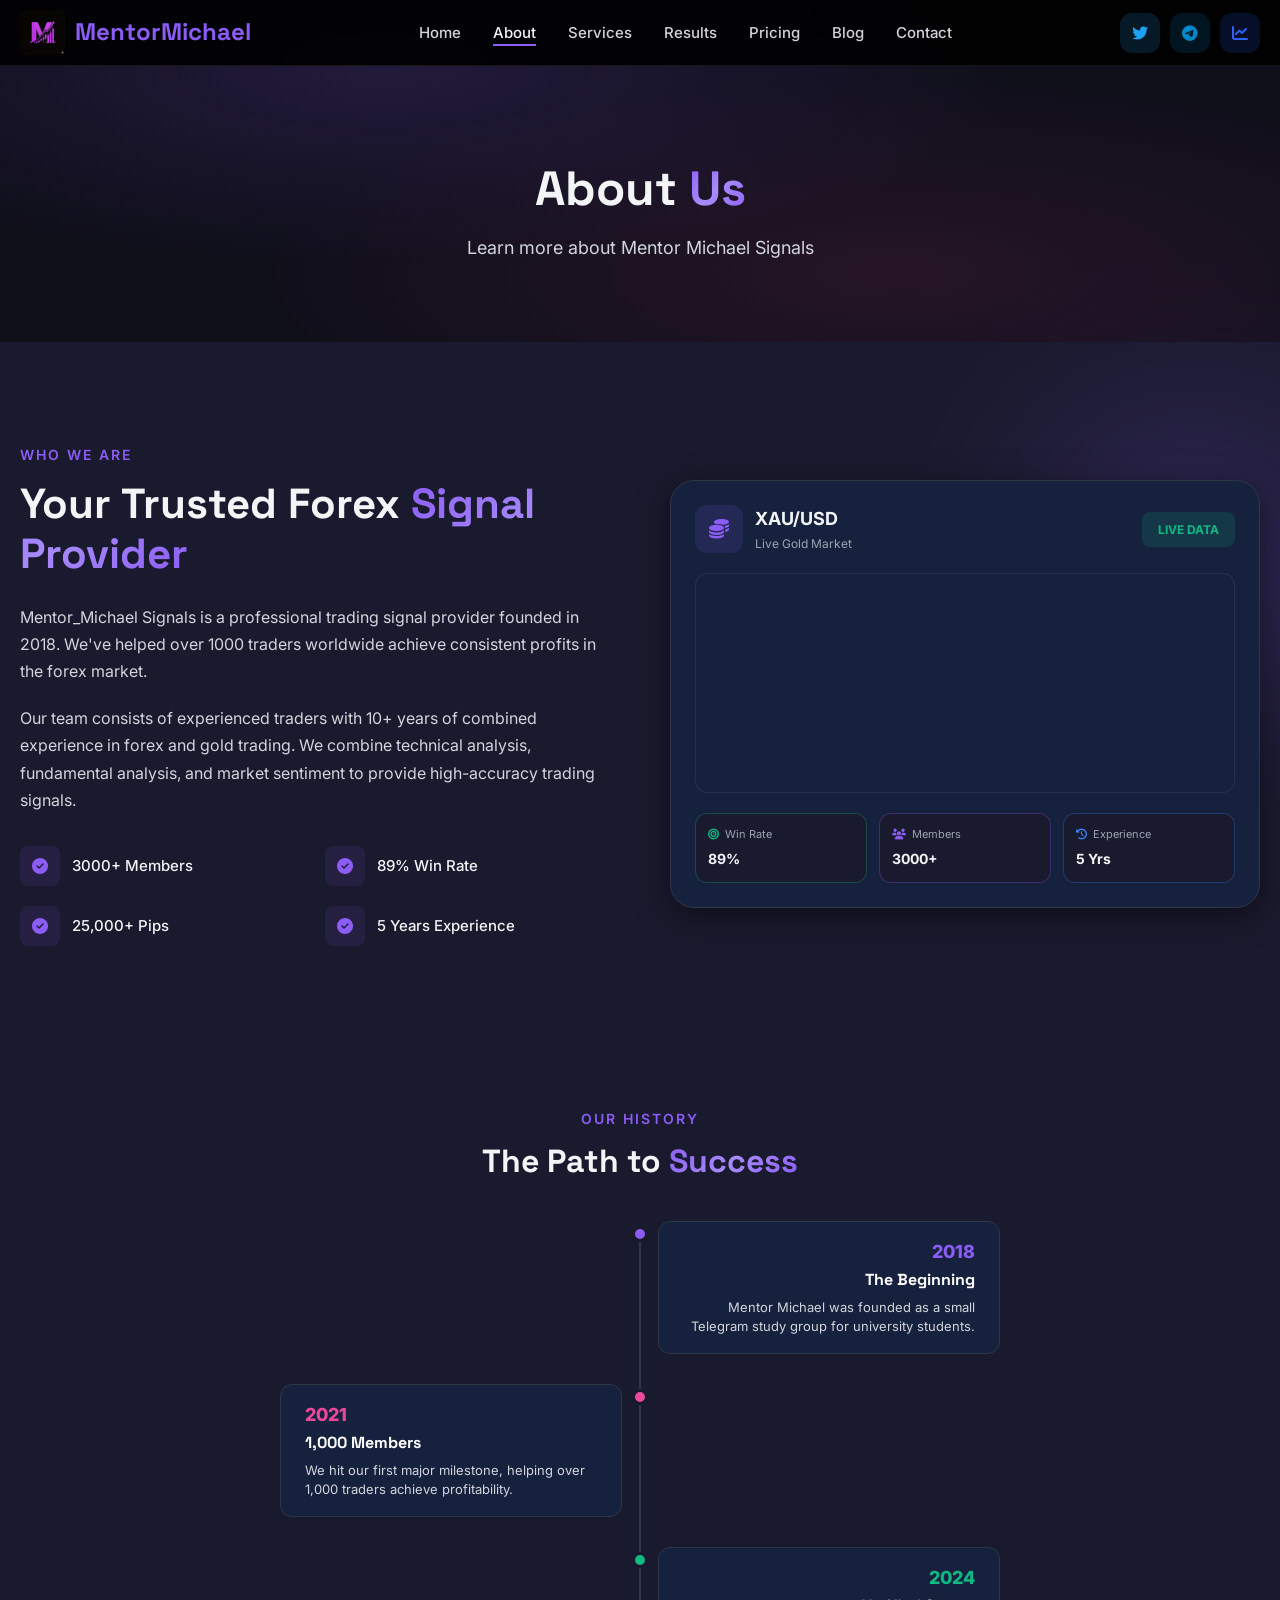
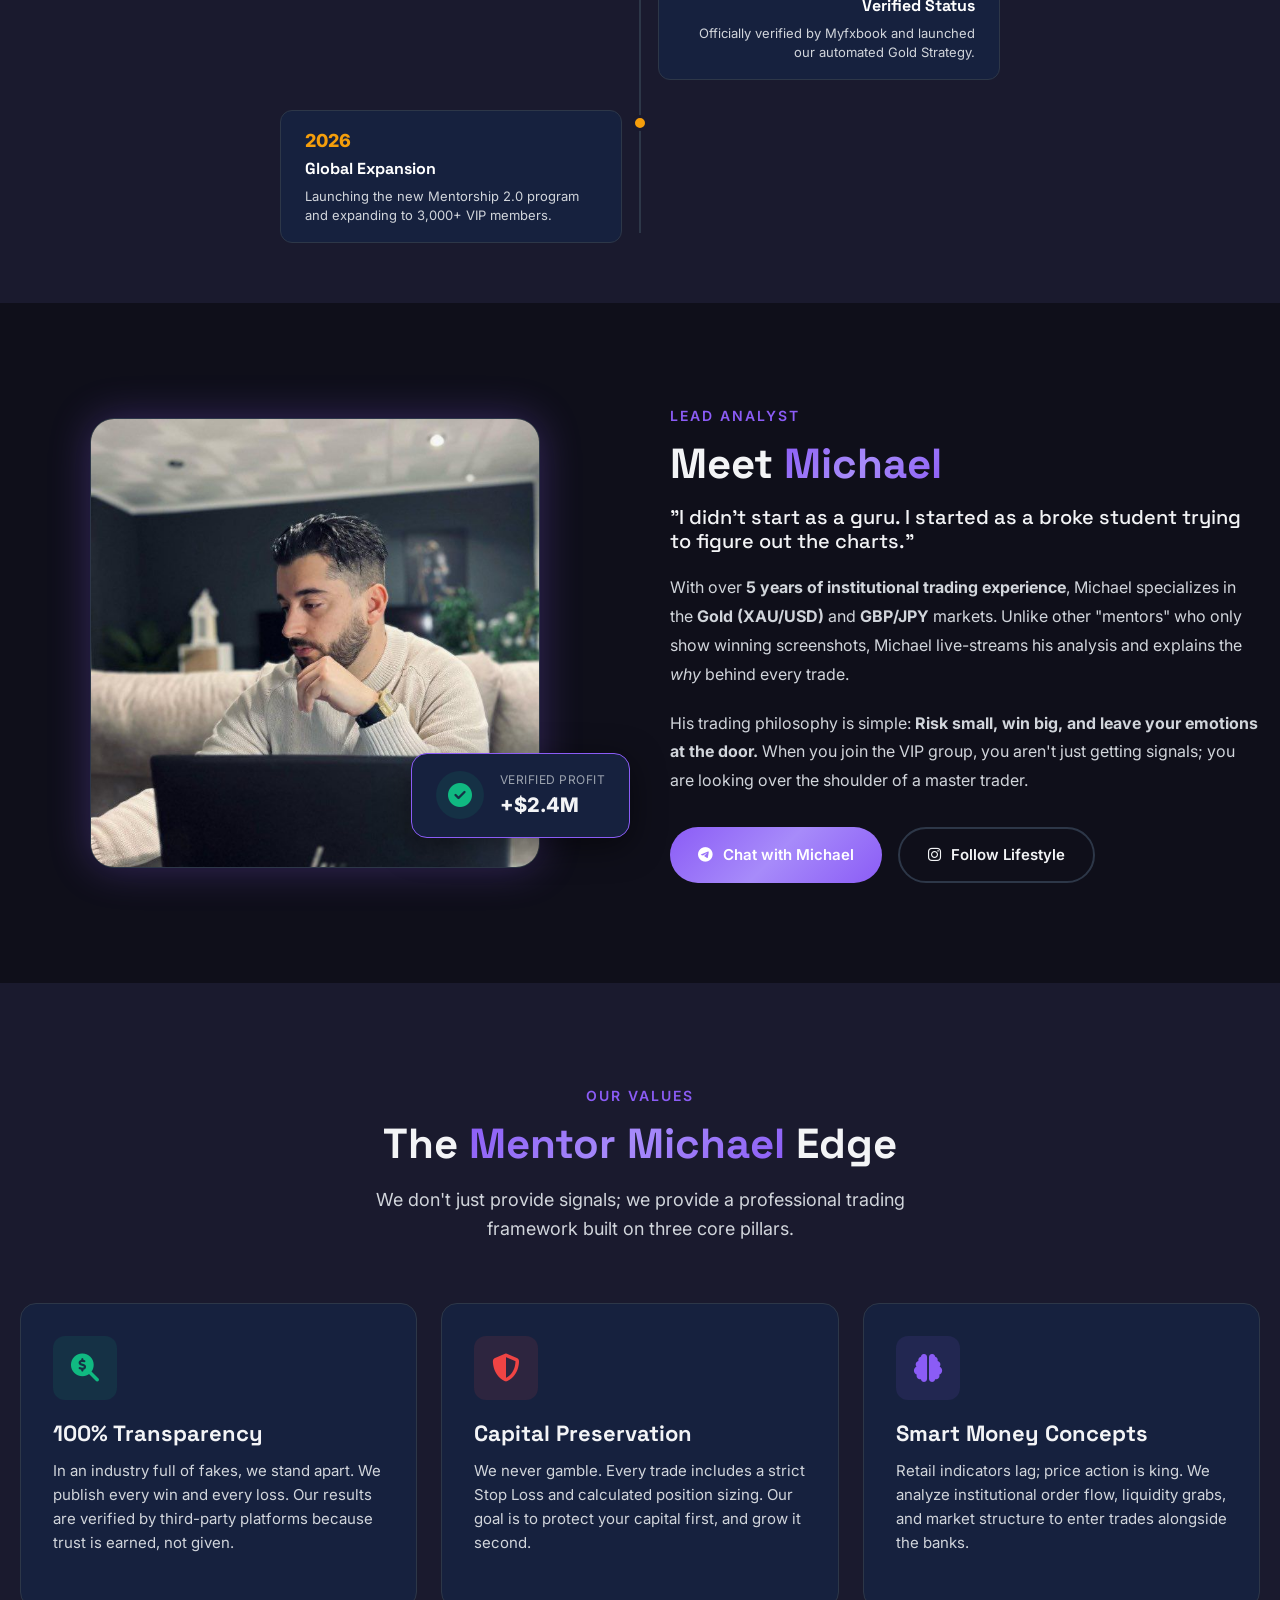
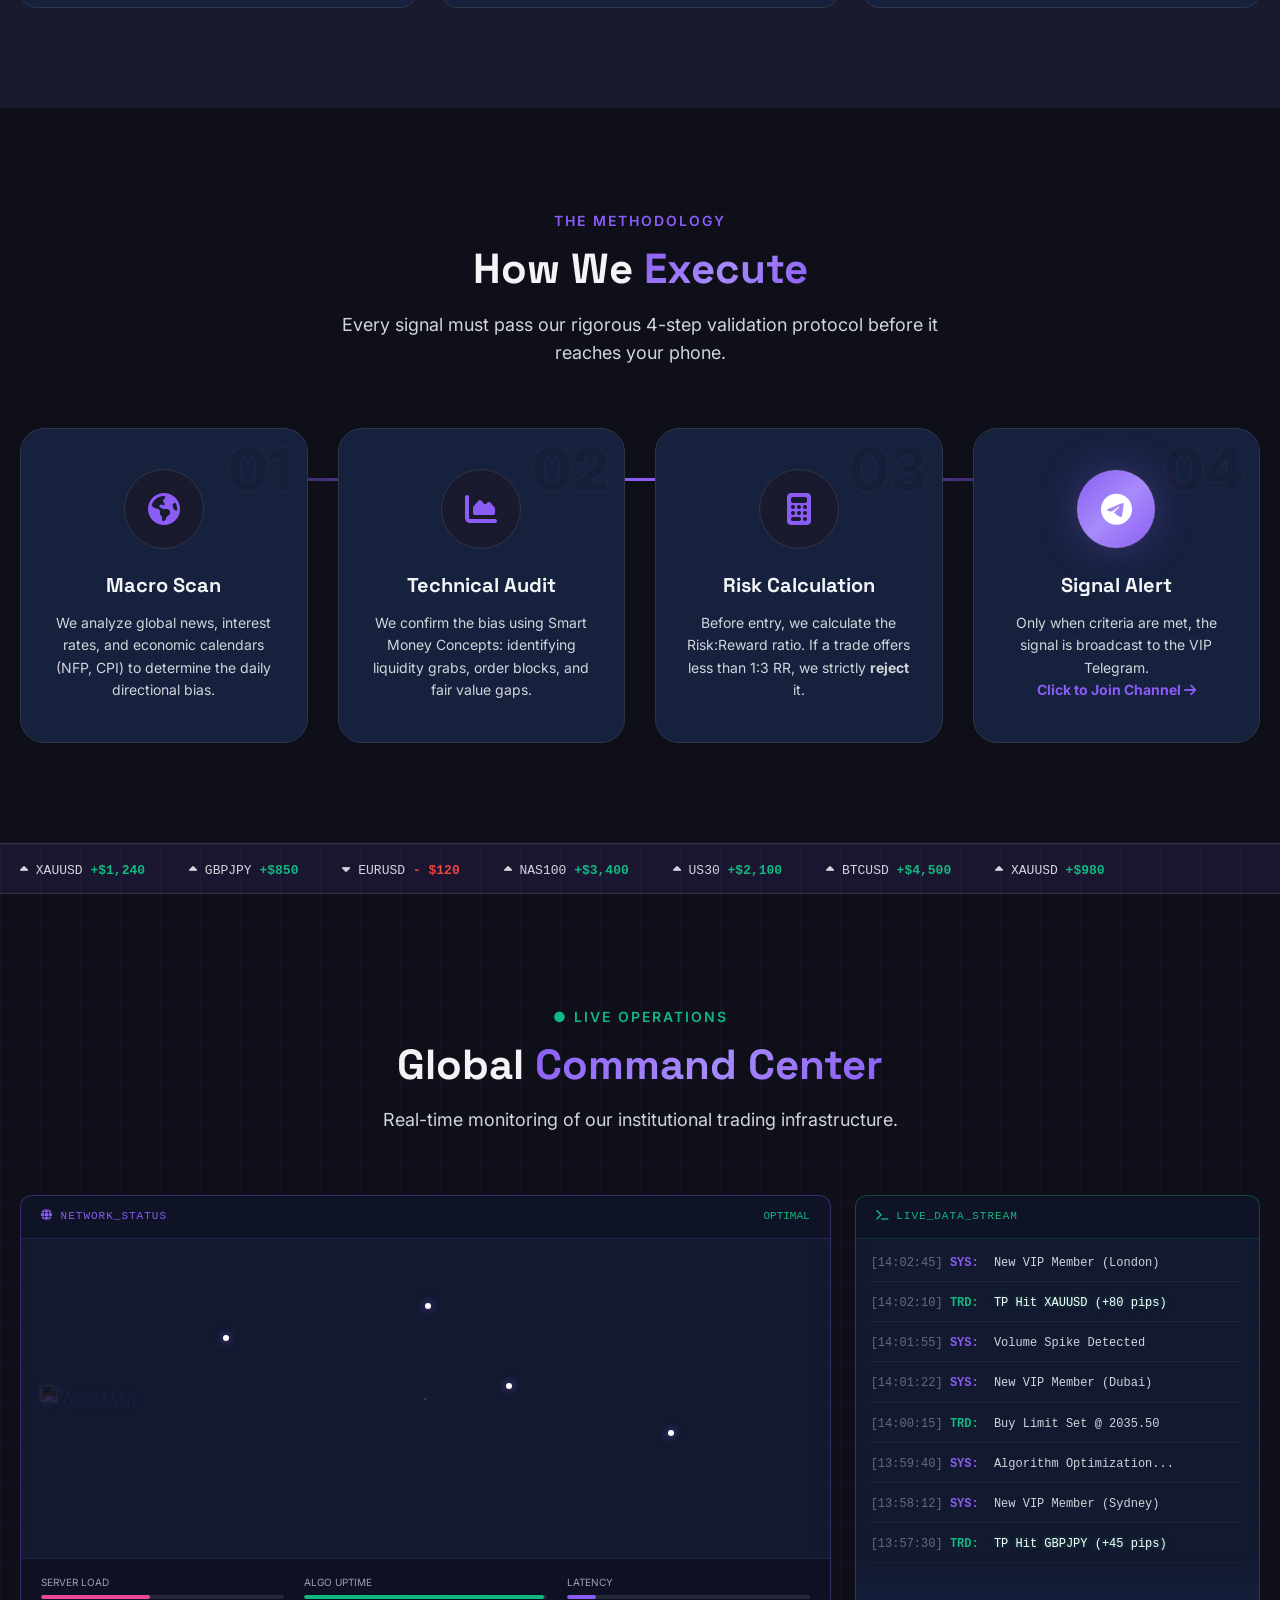
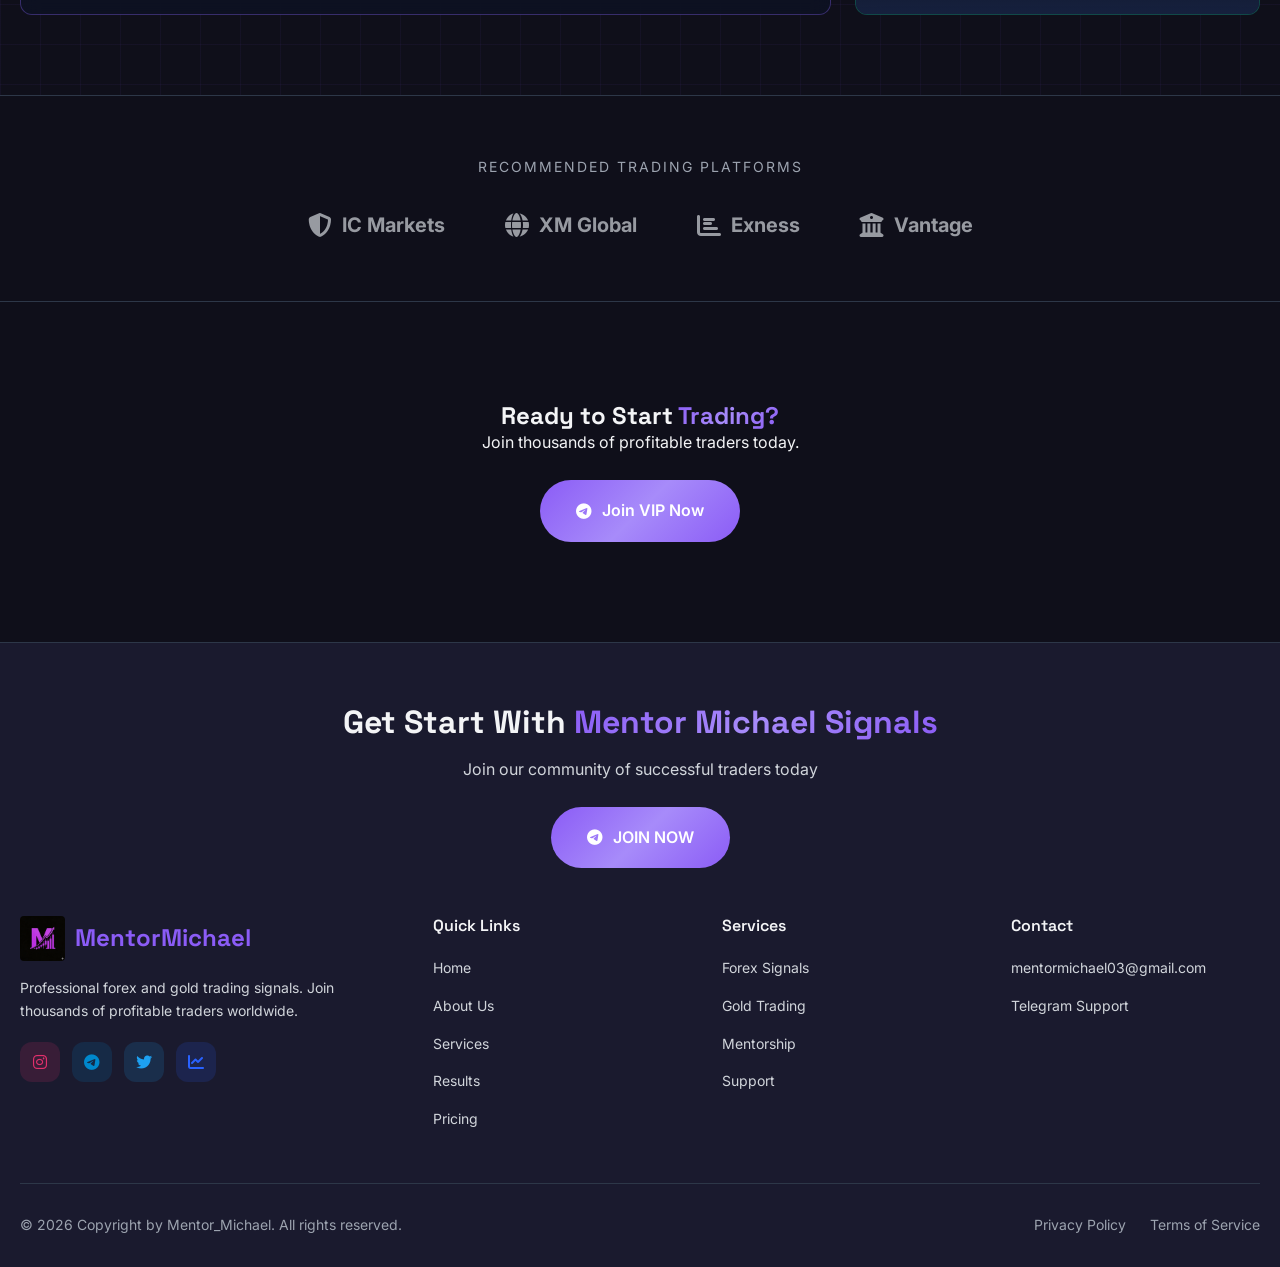
==== about.html @ ee791b5a "first commit" ====
<!DOCTYPE html>
<html lang="en">
    <head>
        <meta charset="UTF-8">
        <meta name="viewport" content="width=device-width, initial-scale=1.0">
        <title>About Mentor Michael - Professional Forex Trader</title>

<link rel="canonical" href="https://mentormichaelfx.com/about.html">
<meta name="keywords" content="mentor michael trader, professional forex trader, about mentor michael, institutional trading background, gold scalper experience, forex trading expert uk, trading psychology coach">
        <meta name="description" content="Learn about Mentor Michael, a verified forex signal provider with 5+ years of experience helping traders achieve consistent profits in Gold and Forex markets.">
        <link rel="preconnect" href="https://fonts.googleapis.com">
        <link rel="preconnect" href="https://fonts.gstatic.com" crossorigin>
        <link
            href="https://fonts.googleapis.com/css2?family=Inter:wght@300;400;500;600;700;800&family=Space+Grotesk:wght@400;500;600;700&display=swap"
            rel="stylesheet">
        <link rel="stylesheet"
            href="https://cdnjs.cloudflare.com/ajax/libs/font-awesome/6.4.0/css/all.min.css">
            <link rel="icon" type="image/png" href="logoserver.jpeg">
        <link rel="stylesheet" href="styles.css">
        <script type="application/ld+json">
{
  "@context": "https://schema.org",
  "@type": "ProfessionalService",
  "name": "Mentor Michael Forex Signals",
  "image": "https://mentormichaelfx.com/logo.jpeg",
  "@id": "https://mentormichaelfx.com",
  "url": "https://mentormichaelfx.com",
  "telephone": "",
  "priceRange": "$100-$250",
  "address": {
    "@type": "PostalAddress",
    "addressCountry": "UK"
  },
  "sameAs": [
    "https://t.me/+z7y8oqqYs9ZhNjBk",
    "https://twitter.com/Michaeltrader03",
    "https://www.tradingview.com/u/Mentor_Michael03/"
  ],
  "description": "Professional Gold (XAU/USD) and Forex trading signals with an 89% verified win rate.",
  "openingHoursSpecification": {
    "@type": "OpeningHoursSpecification",
    "dayOfWeek": [
      "Monday",
      "Tuesday",
      "Wednesday",
      "Thursday",
      "Friday"
    ],
    "opens": "00:00",
    "closes": "23:59"
  }
}
</script>
    </head>
    <body>

        <!-- <div class="preloader" id="preloader">
            <div class="loader"></div>
            <div class="preloader-text">Mentor Michael</div>
        </div> -->

        <button class="scroll-top" id="scrollTop"><i
                class="fas fa-arrow-up"></i></button>

        <nav class="navbar" id="navbar">
            <div class="container">
                     <a href="index.html" class="logo">
    <img src="logo.jpeg" alt="Mentor Michael Logo" class="nav-logo-img">
    <span>Mentor<span>Michael</span></span>
</a>
                <ul class="nav-menu" id="navMenu">
                    <li><a href="index.html" class="nav-link">Home</a></li>
                    <li><a href="about.html"
                            class="nav-link active">About</a></li>
                    <li><a href="services.html"
                            class="nav-link">Services</a></li>
                    <li><a href="results.html" class="nav-link">Results</a></li>
                    <li><a href="pricing.html" class="nav-link">Pricing</a></li>
                    <li><a href="blog.html" class="nav-link">Blog</a></li>
                    <li><a href="contact.html" class="nav-link">Contact</a></li>
                </ul>
                <div class="nav-actions">
                    <a href="https://twitter.com/Michaeltrader03"
                        target="_blank" class="social-btn twitter"><i
                            class="fab fa-twitter"></i></a>
                    <a href="https://t.me/+z7y8oqqYs9ZhNjBk" target="_blank"
                        class="social-btn telegram"><i
                            class="fab fa-telegram-plane"></i></a>
                    <a href="https://www.tradingview.com/u/Mentor_Michael03/"
                        target="_blank" class="social-btn tradingview"><i
                            class="fas fa-chart-line"></i></a>
                </div>
                <button class="hamburger"
                    id="hamburger"><span></span><span></span><span></span></button>
            </div>
        </nav>

        <section class="page-header">
            <div class="container">
                <h1>About <span class="gradient-text">Us</span></h1>
                <p>Learn more about Mentor Michael Signals</p>
            </div>
        </section>

        <section class="about section-padding">
            <div class="container">
                <div class="about-grid">
                    <div class="about-content fade-in">
                        <span class="section-tag">Who We Are</span>
                        <h2>Your Trusted Forex <span
                                class="gradient-text">Signal
                                Provider</span></h2>
                        <p>Mentor_Michael Signals is a professional trading
                            signal provider founded in 2018. We've helped over
                            1000 traders worldwide achieve consistent profits
                            in the forex market.</p>
                        <p>Our team consists of experienced traders with 10+
                            years of combined experience in forex and gold
                            trading. We combine technical analysis, fundamental
                            analysis, and market sentiment to provide
                            high-accuracy trading signals.</p>

                        <div class="about-features">
                            <div class="about-feature"><i
                                    class="fas fa-check-circle"></i><span>3000+
                                    Members</span></div>
                            <div class="about-feature"><i
                                    class="fas fa-check-circle"></i><span>89%
                                    Win Rate</span></div>
                            <div class="about-feature"><i
                                    class="fas fa-check-circle"></i><span>25,000+
                                    Pips</span></div>
                            <div class="about-feature"><i
                                    class="fas fa-check-circle"></i><span>5
                                    Years Experience</span></div>
                        </div>
                    </div>
                    <div class="about-visual fade-in"
                        style="position: relative;">
                        <div
                            style="position: absolute; top: -10%; right: -10%; width: 250px; height: 250px; background: var(--accent-primary); filter: blur(100px); opacity: 0.3; border-radius: 50%;"></div>

                        <div class="chart-card"
                            style="position: relative; z-index: 2; background: var(--bg-card); border: 1px solid var(--border-color); border-radius: var(--radius-xl); padding: 24px; box-shadow: var(--shadow-lg);">

                            <div class="chart-header"
                                style="display: flex; justify-content: space-between; align-items: center; margin-bottom: 20px;">
                                <div class="chart-pair"
                                    style="display: flex; align-items: center; gap: 12px;">
                                    <div class="chart-pair-icon"
                                        style="width: 48px; height: 48px; background: rgba(139, 92, 246, 0.12); border-radius: var(--radius-md); display: flex; align-items: center; justify-content: center; color: var(--accent-primary); font-size: 20px;">
                                        <i class="fas fa-coins"></i>
                                    </div>
                                    <div>
                                        <div class="chart-pair-name"
                                            style="font-size: 18px; font-weight: 700;">XAU/USD</div>
                                        <div class="chart-pair-type"
                                            style="font-size: 12px; color: var(--text-muted);">Live
                                            Gold Market</div>
                                    </div>
                                </div>
                                <div class="signal-badge buy"
                                    style="padding: 8px 16px; border-radius: var(--radius-sm); font-size: 12px; font-weight: 700; background: rgba(16, 185, 129, 0.15); color: var(--accent-green);">LIVE
                                    DATA</div>
                            </div>

                            <div class="tradingview-widget-container"
                                style="height: 220px; width: 100%; border-radius: var(--radius-md); overflow: hidden; margin-bottom: 20px; border: 1px solid var(--border-subtle);">
                                <div id="tradingview_about"
                                    style="height: 100%; width: 100%;"></div>
                                <script type="text/javascript"
                                    src="https://s3.tradingview.com/tv.js"></script>
                                <script type="text/javascript">
            new TradingView.widget({
              "autosize": true,
              "symbol": "OANDA:XAUUSD",
              "interval": "60",
              "timezone": "Etc/UTC",
              "theme": "dark",
              "style": "3", // Area chart matching your screenshot
              "locale": "en",
              "enable_publishing": false,
              "backgroundColor": "rgba(22, 33, 62, 0)", // Transparent to match your card
              "gridColor": "rgba(255, 255, 255, 0.05)",
              "hide_top_toolbar": true,
              "hide_legend": true,
              "save_image": false,
              "container_id": "tradingview_about"
            });
            </script>
                            </div>

                            <div class="chart-levels"
                                style="display: grid; grid-template-columns: repeat(3, 1fr); gap: 12px; margin-bottom: 0;">
                                <div class="level-item entry"
                                    style="background: var(--bg-secondary); padding: 12px; border-radius: var(--radius-md); border: 1px solid rgba(16, 185, 129, 0.3);">
                                    <div class="level-label"
                                        style="font-size: 11px; color: var(--text-muted); margin-bottom: 4px;"><i
                                            class="fas fa-bullseye"
                                            style="color: var(--accent-green);"></i>
                                        Win Rate</div>
                                    <div class="level-value"
                                        style="font-size: 14px; font-weight: 700;">89%</div>
                                </div>
                                <div class="level-item target"
                                    style="background: var(--bg-secondary); padding: 12px; border-radius: var(--radius-md); border: 1px solid rgba(139, 92, 246, 0.3);">
                                    <div class="level-label"
                                        style="font-size: 11px; color: var(--text-muted); margin-bottom: 4px;"><i
                                            class="fas fa-users"
                                            style="color: var(--accent-primary);"></i>
                                        Members</div>
                                    <div class="level-value"
                                        style="font-size: 14px; font-weight: 700;">3000+</div>
                                </div>
                                <div class="level-item stop"
                                    style="background: var(--bg-secondary); padding: 12px; border-radius: var(--radius-md); border: 1px solid rgba(59, 130, 246, 0.3);">
                                    <div class="level-label"
                                        style="font-size: 11px; color: var(--text-muted); margin-bottom: 4px;"><i
                                            class="fas fa-history"
                                            style="color: var(--accent-blue);"></i>
                                        Experience</div>
                                    <div class="level-value"
                                        style="font-size: 14px; font-weight: 700;">5
                                        Yrs</div>
                                </div>
                            </div>
                        </div>
                    </div>
                    
                </div>
            </div>
        </section>

        <section class="timeline-section section-padding" style="background: var(--bg-secondary); padding: 60px 0;">
            <div class="container">
                <div class="section-header" style="margin-bottom: 40px;">
                    <span class="section-tag">Our History</span>
                    <h2 class="section-title" style="font-size: 32px;">The Path to <span class="gradient-text">Success</span></h2>
                </div>
        
                <div class="timeline-container" style="position: relative; max-width: 800px; margin: 0 auto;">
                    <div style="position: absolute; left: 50%; top: 10px; bottom: 10px; width: 2px; background: var(--border-color); transform: translateX(-50%);"></div>
        
                    <div class="timeline-item fade-in" style="display: flex; justify-content: flex-end; padding-right: 40px; position: relative; margin-bottom: 30px;">
                        <div style="position: absolute; left: 50%; top: 5px; width: 16px; height: 16px; background: var(--accent-primary); border-radius: 50%; transform: translateX(-50%); border: 3px solid var(--bg-secondary); z-index: 2;"></div>
                        <div style="width: 45%; background: var(--bg-card); padding: 16px 24px; border-radius: var(--radius-md); border: 1px solid var(--border-color); text-align: right;">
                            <span style="color: var(--accent-primary); font-weight: 800; font-size: 18px;">2018</span>
                            <h3 style="font-size: 16px; margin: 4px 0 8px; color: white;">The Beginning</h3>
                            <p style="font-size: 13px; color: var(--text-secondary); margin: 0; line-height: 1.5;">Mentor Michael was founded as a small Telegram study group for university students.</p>
                        </div>
                    </div>
        
                    <div class="timeline-item fade-in" style="display: flex; justify-content: flex-start; padding-left: 40px; position: relative; margin-bottom: 30px;">
                        <div style="position: absolute; left: 50%; top: 5px; width: 16px; height: 16px; background: var(--accent-secondary); border-radius: 50%; transform: translateX(-50%); border: 3px solid var(--bg-secondary); z-index: 2;"></div>
                        <div style="width: 45%; background: var(--bg-card); padding: 16px 24px; border-radius: var(--radius-md); border: 1px solid var(--border-color); text-align: left;">
                            <span style="color: var(--accent-secondary); font-weight: 800; font-size: 18px;">2021</span>
                            <h3 style="font-size: 16px; margin: 4px 0 8px; color: white;">1,000 Members</h3>
                            <p style="font-size: 13px; color: var(--text-secondary); margin: 0; line-height: 1.5;">We hit our first major milestone, helping over 1,000 traders achieve profitability.</p>
                        </div>
                    </div>
        
                    <div class="timeline-item fade-in" style="display: flex; justify-content: flex-end; padding-right: 40px; position: relative; margin-bottom: 30px;">
                        <div style="position: absolute; left: 50%; top: 5px; width: 16px; height: 16px; background: var(--accent-green); border-radius: 50%; transform: translateX(-50%); border: 3px solid var(--bg-secondary); z-index: 2;"></div>
                        <div style="width: 45%; background: var(--bg-card); padding: 16px 24px; border-radius: var(--radius-md); border: 1px solid var(--border-color); text-align: right;">
                            <span style="color: var(--accent-green); font-weight: 800; font-size: 18px;">2024</span>
                            <h3 style="font-size: 16px; margin: 4px 0 8px; color: white;">Verified Status</h3>
                            <p style="font-size: 13px; color: var(--text-secondary); margin: 0; line-height: 1.5;">Officially verified by Myfxbook and launched our automated Gold Strategy.</p>
                        </div>
                    </div>
        
                    <div class="timeline-item fade-in" style="display: flex; justify-content: flex-start; padding-left: 40px; position: relative;">
                        <div style="position: absolute; left: 50%; top: 5px; width: 16px; height: 16px; background: var(--accent-amber); border-radius: 50%; transform: translateX(-50%); border: 3px solid var(--bg-secondary); z-index: 2;"></div>
                        <div style="width: 45%; background: var(--bg-card); padding: 16px 24px; border-radius: var(--radius-md); border: 1px solid var(--border-color); text-align: left;">
                            <span style="color: var(--accent-amber); font-weight: 800; font-size: 18px;">2026</span>
                            <h3 style="font-size: 16px; margin: 4px 0 8px; color: white;">Global Expansion</h3>
                            <p style="font-size: 13px; color: var(--text-secondary); margin: 0; line-height: 1.5;">Launching the new Mentorship 2.0 program and expanding to 3,000+ VIP members.</p>
                        </div>
                    </div>
                </div>
            </div>
        </section>

        <section class="mentor-section section-padding" style="background: var(--bg-primary);">
            <div class="container">
                <div class="about-grid" style="align-items: center;">
                    
                    <div class="mentor-image fade-in" style="position: relative;">
                        <img src="profile.jpeg" alt="Mentor Michael" style="border-radius: var(--radius-xl); border: 1px solid var(--border-color); box-shadow: var(--shadow-purple); width: 100%; max-width: 450px; margin: 0 auto;">
                        
                        <div style="position: absolute; bottom: 30px; right: -20px; background: var(--bg-card); padding: 16px 24px; border-radius: var(--radius-lg); border: 1px solid var(--accent-primary); box-shadow: var(--shadow-lg); display: flex; align-items: center; gap: 16px; animation: float 6s ease-in-out infinite;">
                            <div style="background: rgba(16, 185, 129, 0.1); width: 48px; height: 48px; border-radius: 50%; display: flex; align-items: center; justify-content: center;">
                                <i class="fas fa-check-circle" style="color: var(--accent-green); font-size: 24px;"></i>
                            </div>
                            <div>
                                <div style="font-size: 12px; color: var(--text-muted); text-transform: uppercase; letter-spacing: 0.5px;">Verified Profit</div>
                                <div style="font-size: 20px; font-weight: 800; color: var(--text-primary);">+$2.4M</div>
                            </div>
                        </div>
                    </div>
        
                    <div class="mentor-content fade-in">
                        <span class="section-tag">Lead Analyst</span>
                        <h2 class="section-title">Meet <span class="gradient-text">Michael</span></h2>
                        <h3 style="font-size: 20px; color: var(--text-primary); margin-bottom: 20px; font-weight: 500;">"I didn't start as a guru. I started as a broke student trying to figure out the charts."</h3>
                        
                        <p style="margin-bottom: 20px; color: var(--text-secondary); font-size: 16px; line-height: 1.8;">
                            With over <strong>5 years of institutional trading experience</strong>, Michael specializes in the <strong>Gold (XAU/USD)</strong> and <strong>GBP/JPY</strong> markets. Unlike other "mentors" who only show winning screenshots, Michael live-streams his analysis and explains the <i>why</i> behind every trade.
                        </p>
                        
                        <p style="margin-bottom: 32px; color: var(--text-secondary); font-size: 16px; line-height: 1.8;">
                            His trading philosophy is simple: <strong>Risk small, win big, and leave your emotions at the door.</strong> When you join the VIP group, you aren't just getting signals; you are looking over the shoulder of a master trader.
                        </p>
                        
                        <div style="display: flex; gap: 16px; flex-wrap: wrap;">
                            <a href="https://t.me/+z7y8oqqYs9ZhNjBk" target="_blank" class="btn btn-primary">
                                <i class="fab fa-telegram-plane"></i> Chat with Michael
                            </a>
                            <a href="https://www.instagram.com/mentor_michael03" target="_blank" class="btn btn-secondary">
                                <i class="fab fa-instagram"></i> Follow Lifestyle
                            </a>
                        </div>
                    </div>
                    
                </div>
            </div>
        </section>

        <section class="philosophy section-padding" style="background: var(--bg-secondary);">
            <div class="container">
                <div class="section-header">
                    <span class="section-tag">Our Values</span>
                    <h2 class="section-title">The <span class="gradient-text">Mentor Michael</span> Edge</h2>
                    <p class="section-desc">We don't just provide signals; we provide a professional trading framework built on three core pillars.</p>
                </div>
        
                <div class="services-grid">
                    <div class="service-card fade-in">
                        <div class="service-icon" style="background: rgba(16, 185, 129, 0.1);">
                            <i class="fas fa-search-dollar" style="color: var(--accent-green);"></i>
                        </div>
                        <h3 class="service-title">100% Transparency</h3>
                        <p class="service-desc">In an industry full of fakes, we stand apart. We publish every win and every loss. Our results are verified by third-party platforms because trust is earned, not given.</p>
                    </div>
        
                    <div class="service-card fade-in">
                        <div class="service-icon" style="background: rgba(239, 68, 68, 0.1);">
                            <i class="fas fa-shield-alt" style="color: var(--accent-red);"></i>
                        </div>
                        <h3 class="service-title">Capital Preservation</h3>
                        <p class="service-desc">We never gamble. Every trade includes a strict Stop Loss and calculated position sizing. Our goal is to protect your capital first, and grow it second.</p>
                    </div>
        
                    <div class="service-card fade-in">
                        <div class="service-icon" style="background: rgba(139, 92, 246, 0.1);">
                            <i class="fas fa-brain" style="color: var(--accent-primary);"></i>
                        </div>
                        <h3 class="service-title">Smart Money Concepts</h3>
                        <p class="service-desc">Retail indicators lag; price action is king. We analyze institutional order flow, liquidity grabs, and market structure to enter trades alongside the banks.</p>
                    </div>
                </div>
            </div>
        </section>

        <section class="process-section section-padding" style="background: var(--bg-primary);">
            <div class="container">
                <div class="section-header">
                    <span class="section-tag">The Methodology</span>
                    <h2 class="section-title">How We <span class="gradient-text">Execute</span></h2>
                    <p class="section-desc">Every signal must pass our rigorous 4-step validation protocol before it reaches your phone.</p>
                </div>
        
                <div class="process-grid" >
                    
                    <div class="process-line"></div>
        
                    <div class="process-card fade-in">
                        <div class="step-number">01</div>
                        <div class="process-icon">
                            <i class="fas fa-globe-americas"></i>
                        </div>
                        <h3 class="process-title">Macro Scan</h3>
                        <p class="process-desc">We analyze global news, interest rates, and economic calendars (NFP, CPI) to determine the daily directional bias.</p>
                    </div>
        
                    <div class="process-card fade-in" style="transition-delay: 0.2s;">
                        <div class="step-number">02</div>
                        <div class="process-icon">
                            <i class="fas fa-chart-area"></i>
                        </div>
                        <h3 class="process-title">Technical Audit</h3>
                        <p class="process-desc">We confirm the bias using Smart Money Concepts: identifying liquidity grabs, order blocks, and fair value gaps.</p>
                    </div>
        
                    <div class="process-card fade-in" style="transition-delay: 0.4s;">
                        <div class="step-number">03</div>
                        <div class="process-icon">
                            <i class="fas fa-calculator"></i>
                        </div>
                        <h3 class="process-title">Risk Calculation</h3>
                        <p class="process-desc">Before entry, we calculate the Risk:Reward ratio. If a trade offers less than 1:3 RR, we strictly <strong>reject</strong> it.</p>
                    </div>
        
                    <a href="https://t.me/+z7y8oqqYs9ZhNjBk" target="_blank" class="process-card fade-in" style="transition-delay: 0.6s; text-decoration: none; display: block; cursor: pointer;">
                        <div class="step-number">04</div>
                        <div class="process-icon" style="background: var(--gradient-primary); color: white; box-shadow: var(--shadow-purple);">
                            <i class="fab fa-telegram-plane"></i> 
                        </div>
                        <h3 class="process-title">Signal Alert</h3>
                        <p class="process-desc">Only when criteria are met, the signal is broadcast to the VIP Telegram. <br><strong style="color: var(--accent-primary);">Click to Join Channel <i class="fas fa-arrow-right"></i></strong></p>
                    </a>
        
                </div>
            </div>
        </section>

        <section class="command-center section-padding" style="background: #0f0f1a; position: relative; overflow: hidden; border-top: 1px solid var(--border-color); padding-bottom: 80px;">
            
            <div style="position: absolute; inset: 0; background-image: linear-gradient(rgba(139, 92, 246, 0.05) 1px, transparent 1px), linear-gradient(90deg, rgba(139, 92, 246, 0.05) 1px, transparent 1px); background-size: 40px 40px; pointer-events: none;"></div>
            
            <div style="background: rgba(139, 92, 246, 0.1); border-bottom: 1px solid var(--border-color); width: 100%; overflow: hidden; white-space: nowrap; position: absolute; top: 0; left: 0; z-index: 10;">
                <div class="ticker-scroll">
                    <span class="ticker-item"><i class="fas fa-caret-up"></i> XAUUSD <span class="profit">+$1,240</span></span>
                    <span class="ticker-item"><i class="fas fa-caret-up"></i> GBPJPY <span class="profit">+$850</span></span>
                    <span class="ticker-item"><i class="fas fa-caret-down"></i> EURUSD <span class="loss">- $120</span></span>
                    <span class="ticker-item"><i class="fas fa-caret-up"></i> NAS100 <span class="profit">+$3,400</span></span>
                    <span class="ticker-item"><i class="fas fa-caret-up"></i> US30 <span class="profit">+$2,100</span></span>
                    <span class="ticker-item"><i class="fas fa-caret-up"></i> BTCUSD <span class="profit">+$4,500</span></span>
                    <span class="ticker-item"><i class="fas fa-caret-up"></i> XAUUSD <span class="profit">+$980</span></span>
                </div>
            </div>
        
            <div class="container" style="position: relative; z-index: 2; margin-top: 60px;">
                <div class="section-header">
                    <span class="section-tag" style="color: var(--accent-green); animation: blink 2s infinite;">● Live Operations</span>
                    <h2 class="section-title">Global <span class="gradient-text">Command Center</span></h2>
                    <p class="section-desc">Real-time monitoring of our institutional trading infrastructure.</p>
                </div>
        
                <div class="dashboard-grid" style="display: grid; grid-template-columns: 2fr 1fr; gap: 24px; margin-top: 40px;">
                    
                    <div class="holo-card" style="background: rgba(22, 33, 62, 0.6); border: 1px solid rgba(139, 92, 246, 0.3); border-radius: 12px; position: relative; overflow: hidden; min-height: 420px; backdrop-filter: blur(10px); display: flex; flex-direction: column;">
                        
                        <div style="padding: 12px 20px; border-bottom: 1px solid rgba(139, 92, 246, 0.2); display: flex; justify-content: space-between; align-items: center; background: rgba(0,0,0,0.2);">
                            <div style="font-family: monospace; color: var(--accent-primary); font-size: 11px; letter-spacing: 1px;"><i class="fas fa-globe"></i> NETWORK_STATUS</div>
                            <div style="font-family: monospace; color: var(--accent-green); font-size: 11px;">OPTIMAL</div>
                        </div>
        
                        <div class="map-visual" style="position: relative; flex: 1; display: flex; align-items: center; justify-content: center;">
                            <img src="https://upload.wikimedia.org/wikipedia/commons/thumb/e/ec/World_map_blank_without_borders.svg/2000px-World_map_blank_without_borders.svg.png" alt="World Map" style="width: 95%; opacity: 0.2; filter: invert(1) drop-shadow(0 0 5px var(--accent-primary));">
                            <div class="radar-scan"></div>
                            <div class="hotspot" style="top: 30%; left: 25%;"></div>
                            <div class="hotspot" style="top: 20%; left: 50%;"></div>
                            <div class="hotspot" style="top: 45%; left: 60%;"></div>
                            <div class="hotspot" style="top: 60%; left: 80%;"></div>
                        </div>
        
                        <div style="padding: 15px 20px; background: rgba(0,0,0,0.3); border-top: 1px solid rgba(139, 92, 246, 0.2); display: grid; grid-template-columns: 1fr 1fr 1fr; gap: 20px;">
                            <div>
                                <div style="font-size: 10px; color: var(--text-muted); margin-bottom: 5px;">SERVER LOAD</div>
                                <div class="progress-bar-bg"><div class="progress-bar-fill" style="width: 45%;"></div></div>
                            </div>
                            <div>
                                <div style="font-size: 10px; color: var(--text-muted); margin-bottom: 5px;">ALGO UPTIME</div>
                                <div class="progress-bar-bg"><div class="progress-bar-fill" style="width: 99%; background: var(--accent-green);"></div></div>
                            </div>
                            <div>
                                <div style="font-size: 10px; color: var(--text-muted); margin-bottom: 5px;">LATENCY</div>
                                <div class="progress-bar-bg"><div class="progress-bar-fill" style="width: 12%; background: var(--accent-primary);"></div></div>
                            </div>
                        </div>
                    </div>
        
                    <div class="holo-card" style="background: rgba(22, 33, 62, 0.6); border: 1px solid rgba(16, 185, 129, 0.3); border-radius: 12px; overflow: hidden; display: flex; flex-direction: column; height: 420px; backdrop-filter: blur(10px);">
                        
                        <div style="padding: 12px 20px; border-bottom: 1px solid rgba(16, 185, 129, 0.2); background: rgba(0,0,0,0.2);">
                            <div style="font-family: monospace; color: var(--accent-green); font-size: 11px; letter-spacing: 1px;"><i class="fas fa-terminal"></i> LIVE_DATA_STREAM</div>
                        </div>
        
                        <div class="feed-container" style="flex: 1; overflow: hidden; padding: 15px; position: relative;">
                            <div class="feed-scroll-wrapper">
                                <div class="feed-item"><span class="time">[14:02:45]</span> <span class="sys">SYS:</span> <span class="msg">New VIP Member (London)</span></div>
                                <div class="feed-item"><span class="time">[14:02:10]</span> <span class="trd">TRD:</span> <span class="msg highlight">TP Hit XAUUSD (+80 pips)</span></div>
                                <div class="feed-item"><span class="time">[14:01:55]</span> <span class="sys">SYS:</span> <span class="msg">Volume Spike Detected</span></div>
                                <div class="feed-item"><span class="time">[14:01:22]</span> <span class="sys">SYS:</span> <span class="msg">New VIP Member (Dubai)</span></div>
                                <div class="feed-item"><span class="time">[14:00:15]</span> <span class="trd">TRD:</span> <span class="msg">Buy Limit Set @ 2035.50</span></div>
                                <div class="feed-item"><span class="time">[13:59:40]</span> <span class="sys">SYS:</span> <span class="msg">Algorithm Optimization...</span></div>
                                <div class="feed-item"><span class="time">[13:58:12]</span> <span class="sys">SYS:</span> <span class="msg">New VIP Member (Sydney)</span></div>
                                <div class="feed-item"><span class="time">[13:57:30]</span> <span class="trd">TRD:</span> <span class="msg highlight">TP Hit GBPJPY (+45 pips)</span></div>
                            </div>
                            <div style="position: absolute; bottom: 0; left: 0; right: 0; height: 60px; background: linear-gradient(transparent, rgba(22, 33, 62, 0.95)); z-index: 5;"></div>
                        </div>
                    </div>
                </div>
            </div>
        </section>

        <section class="partners-section" style="padding: 60px 0; background: var(--bg-primary); border-top: 1px solid var(--border-color); border-bottom: 1px solid var(--border-color);">
            <div class="container">
                <p style="text-align: center; color: var(--text-muted); font-size: 14px; text-transform: uppercase; letter-spacing: 2px; margin-bottom: 30px;">Recommended Trading Platforms</p>
                
                <div style="display: flex; justify-content: center; align-items: center; gap: 60px; flex-wrap: wrap; opacity: 0.7;">
                    <div style="display: flex; align-items: center; gap: 10px;">
                        <i class="fas fa-shield-alt" style="font-size: 24px; color: var(--text-secondary);"></i>
                        <span style="font-size: 20px; font-weight: 700; color: var(--text-secondary);">IC Markets</span>
                    </div>
        
                    <div style="display: flex; align-items: center; gap: 10px;">
                        <i class="fas fa-globe" style="font-size: 24px; color: var(--text-secondary);"></i>
                        <span style="font-size: 20px; font-weight: 700; color: var(--text-secondary);">XM Global</span>
                    </div>
        
                    <div style="display: flex; align-items: center; gap: 10px;">
                        <i class="fas fa-chart-bar" style="font-size: 24px; color: var(--text-secondary);"></i>
                        <span style="font-size: 20px; font-weight: 700; color: var(--text-secondary);">Exness</span>
                    </div>
                    
                     <div style="display: flex; align-items: center; gap: 10px;">
                        <i class="fas fa-university" style="font-size: 24px; color: var(--text-secondary);"></i>
                        <span style="font-size: 20px; font-weight: 700; color: var(--text-secondary);">Vantage</span>
                    </div>
                </div>
            </div>
        </section>

        <section class="cta-section section-padding">
            <div class="container">
                <div class="cta-content text-center">
                    <h2>Ready to Start <span
                            class="gradient-text">Trading?</span></h2>
                    <p>Join thousands of profitable traders today.</p>
                    <a href="https://t.me/+z7y8oqqYs9ZhNjBk" target="_blank"
                        class="btn btn-primary btn-lg"
                        style="margin-top: 24px;">
                        <i class="fab fa-telegram-plane"></i> Join VIP Now
                    </a>
                </div>
            </div>
        </section>

        <footer class="footer">
            <div class="container">
                <div class="footer-cta">
                    <h3>Get Start With <span class="gradient-text">Mentor
                            Michael Signals</span></h3>
                    <p>Join our community of successful traders today</p>
                    <a href="https://t.me/+z7y8oqqYs9ZhNjBk" target="_blank"
                        class="btn btn-primary btn-lg"><i
                            class="fab fa-telegram-plane"></i> JOIN NOW</a>
                </div>
                <div class="footer-content">
                    <div class="footer-brand">
                       <a href="index.html" class="logo">
    <img src="logo.jpeg" alt="Mentor Michael Logo" class="nav-logo-img">
    <span>Mentor<span>Michael</span></span>
</a>
                        <p>Professional forex and gold trading signals. Join
                            thousands of profitable traders worldwide.</p>
                        <div class="footer-social">
                            <a href="https://www.instagram.com/mentor_michael03"
                                target="_blank"
                                class="social-btn instagram"><i
                                    class="fab fa-instagram"></i></a>
                            <a href="https://t.me/+z7y8oqqYs9ZhNjBk"
                                target="_blank"
                                class="social-btn telegram"><i
                                    class="fab fa-telegram-plane"></i></a>
                            <a href="https://twitter.com/Michaeltrader03"
                    target="_blank" class="social-btn twitter"
                    title="Twitter">
                    <i class="fab fa-twitter"></i>
                </a>
                            <a
                                href="https://www.tradingview.com/u/Mentor_Michael03/"
                                target="_blank"
                                class="social-btn tradingview"><i
                                    class="fas fa-chart-line"></i></a>
                        </div>
                    </div>
                    <div class="footer-links">
                        <h4>Quick Links</h4>
                        <ul>
                            <li><a href="index.html">Home</a></li>
                            <li><a href="about.html">About Us</a></li>
                            <li><a href="services.html">Services</a></li>
                            <li><a href="results.html">Results</a></li>
                            <li><a href="pricing.html">Pricing</a></li>
                        </ul>
                    </div>
                    <div class="footer-links">
                        <h4>Services</h4>
                        <ul>
                            <li><a href="services.html">Forex
                                    Signals</a></li>
                            <li><a href="services.html">Gold
                                    Trading</a></li>
                            <li><a href="services.html">Mentorship</a></li>
                            <li><a href="contact.html">Support</a></li>
                        </ul>
                    </div>
                    <div class="footer-links">
                        <h4>Contact</h4>
                        <ul>
                            <li><a href="mailto:mentormichael03@gmail.com">mentormichael03@gmail.com</a>
                            <li><a
                                    href="https://t.me/+z7y8oqqYs9ZhNjBk">Telegram
                                    Support</a></li>
                            
                        </ul>
                    </div>
                </div>
                <div class="footer-bottom">
                    <p>&copy; <span class="year">2026</span> Copyright by
                        Mentor_Michael. All rights reserved.</p>
                    <div class="footer-bottom-links">
                        <a href="privacy.html">Privacy Policy</a>
                        <a href="terms.html">Terms of Service</a>
                    </div>
                </div>
            </div>
        </footer>

        <script src="scripts.js"></script>
    </body>
</html>
---- styles.css ----
/* =====================================================
   Mentor Michael FOREX SIGNALS - Professional Trading Website
   Enterprise-Level Stylesheet
   ===================================================== */

/* ==================== CSS VARIABLES ==================== */
:root {
    /* Background Colors - Dark Theme */
    /* --bg-primary: #ffffff;
    --bg-secondary: #ffffff;
    --bg-card: #ffffff;
    --bg-card-hover: #fcfcfc;
    --bg-elevated: #ffffff; */

    --bg-primary: #0f0f1a;
    --bg-secondary: #1a1a2e;
    --bg-card: #16213e;
    --bg-card-hover: #1f2b47;
    --bg-elevated: #1e2746;
    
    
    /* Primary Accent - Purple */
    --accent-primary: #8b5cf6;
    --accent-primary-light: #a78bfa;
    --accent-primary-dark: #7c3aed;
    --accent-primary-rgb: 139, 92, 246;
    
    /* Secondary Accent - Pink */
    --accent-secondary: #ec4899;
    --accent-secondary-light: #f472b6;
    --accent-secondary-dark: #db2777;
    
    /* Accent Colors */
    --accent-green: #10b981;
    --accent-red: #ef4444;
    --accent-blue: #3b82f6;
    --accent-amber: #f59e0b;
    
    /* Text Colors */
    /* --text-primary: #000000;
    --text-secondary: #000000;
    --text-muted: #000000;
    --text-dark: #000000; */
    

--text-primary: #f3f4f6;
    --text-secondary: #d1d5db;
    --text-muted: #9ca3af;
    --text-dark: #1f2937;

    /* Gradients */
    --gradient-primary: linear-gradient(135deg, #8b5cf6 0%, #a78bfa 50%, #8b5cf6 100%);
    --gradient-secondary: linear-gradient(135deg, #ec4899 0%, #f472b6 50%, #ec4899 100%);
    --gradient-dark: linear-gradient(180deg, #1a1a2e 0%, #0f0f1a 100%);
    --gradient-hero: radial-gradient(ellipse at 30% 20%, rgba(139, 92, 246, 0.15) 0%, transparent 50%),
                     radial-gradient(ellipse at 70% 80%, rgba(236, 72, 153, 0.1) 0%, transparent 50%);
    --gradient-card: linear-gradient(145deg, #16213e 0%, #131b30 100%);
    
    /* Shadows */
    --shadow-sm: 0 2px 8px rgba(0, 0, 0, 0.3);
    --shadow-md: 0 4px 16px rgba(0, 0, 0, 0.4);
    --shadow-lg: 0 8px 32px rgba(0, 0, 0, 0.5);
    --shadow-purple: 0 0 40px rgba(139, 92, 246, 0.3);
    --shadow-pink: 0 0 40px rgba(236, 72, 153, 0.3);
    
    /* Borders */
    --border-color: #2d3748;
    --border-subtle: rgba(255, 255, 255, 0.08);
    --border-purple: rgba(139, 92, 246, 0.3);
    
    /* Spacing */
    --section-padding: 100px;
    --container-max: 1280px;
    
    /* Transitions */
    --transition-fast: 0.2s ease;
    --transition-base: 0.3s ease;
    --transition-slow: 0.5s ease;
    
    /* Border Radius */
    --radius-sm: 8px;
    --radius-md: 12px;
    --radius-lg: 16px;
    --radius-xl: 24px;
    --radius-full: 50px;
    
    /* Typography */
    --font-primary: 'Inter', -apple-system, BlinkMacSystemFont, 'Segoe UI', sans-serif;
    --font-display: 'Space Grotesk', sans-serif;
}

/* ==================== RESET & BASE ==================== */
*, *::before, *::after {
    margin: 0;
    padding: 0;
    box-sizing: border-box;
}

html {
    scroll-behavior: smooth;
    scroll-padding-top: 90px;
}

body {
    font-family: var(--font-primary);
    background-color: var(--bg-primary);
    color: var(--text-primary);
    line-height: 1.6;
    overflow-x: hidden;
}

a {
    text-decoration: none;
    color: inherit;
    transition: var(--transition-base);
}

ul, ol {
    list-style: none;
}

img {
    max-width: 100%;
    height: auto;
    display: block;
}

button, input, textarea, select {
    font-family: inherit;
    font-size: inherit;
    border: none;
    outline: none;
    background: none;
    cursor: pointer;
}

h1, h2, h3, h4, h5, h6 {
    font-family: var(--font-display);
    font-weight: 700;
    line-height: 1.2;
}

/* ==================== UTILITY CLASSES ==================== */
.container {
    width: 100%;
    max-width: var(--container-max);
    margin: 0 auto;
    padding: 0 20px;
}

.section-padding {
    padding: var(--section-padding) 0;
}

.text-center { text-align: center; }

.gradient-text {
    background: var(--gradient-primary);
    -webkit-background-clip: text;
    -webkit-text-fill-color: transparent;
    background-clip: text;
}

.gradient-text-pink {
    background: var(--gradient-secondary);
    -webkit-background-clip: text;
    -webkit-text-fill-color: transparent;
    background-clip: text;
}

.flex { display: flex; }
.flex-col { flex-direction: column; }
.items-center { align-items: center; }
.justify-center { justify-content: center; }
.justify-between { justify-content: space-between; }
.gap-1 { gap: 8px; }
.gap-2 { gap: 16px; }
.gap-3 { gap: 24px; }
.gap-4 { gap: 32px; }

/* ==================== BUTTONS ==================== */
.btn {
    display: inline-flex;
    align-items: center;
    justify-content: center;
    gap: 10px;
    padding: 14px 28px;
    font-size: 15px;
    font-weight: 600;
    border-radius: var(--radius-full);
    transition: all var(--transition-base);
    white-space: nowrap;
}

.btn-primary {
    background: var(--gradient-primary);
    color: white;
    border: none;
}

.btn-primary:hover {
    box-shadow: var(--shadow-purple);
    transform: translateY(-2px);
}

.btn-secondary {
    background: transparent;
    color: var(--text-primary);
    border: 2px solid var(--border-color);
}

.btn-secondary:hover {
    border-color: var(--accent-primary);
    color: var(--accent-primary);
}

.btn-pink {
    background: var(--gradient-secondary);
    color: white;
    border: none;
}

.btn-pink:hover {
    box-shadow: var(--shadow-pink);
    transform: translateY(-2px);
}

.btn-lg {
    padding: 18px 36px;
    font-size: 16px;
}

.btn-sm {
    padding: 10px 20px;
    font-size: 13px;
}

/* ==================== PRELOADER ==================== */
/* .preloader {
    position: fixed;
    inset: 0;
    background: var(--bg-primary);
    z-index: 9999;
    display: flex;
    align-items: center;
    justify-content: center;
    transition: opacity 0.01s ease, visibility 0.01s ease;
}

.preloader.hidden {
    opacity: 0;
    visibility: hidden;
}

.loader {
    width: 60px;
    height: 60px;
    border: 3px solid var(--border-color);
    border-top-color: var(--accent-primary);
    border-radius: 50%;
    animation: spin 1s linear infinite;
}

@keyframes spin {
    to { transform: rotate(360deg); }
}

.preloader-text {
    font-family: var(--font-display);
    font-size: 24px;
    font-weight: 700;
    color: var(--accent-primary);
    margin-top: 20px;
} */

/* ==================== SCROLL TO TOP ==================== */
.scroll-top {
    position: fixed;
    bottom: 30px;
    right: 30px;
    width: 50px;
    height: 50px;
    background: var(--gradient-primary);
    border-radius: var(--radius-md);
    display: flex;
    align-items: center;
    justify-content: center;
    cursor: pointer;
    opacity: 0;
    visibility: hidden;
    transition: var(--transition-base);
    z-index: 100;
    border: none;
}

.scroll-top.active {
    opacity: 1;
    visibility: visible;
}

.scroll-top:hover {
    transform: translateY(-3px);
    box-shadow: var(--shadow-purple);
}

.scroll-top i {
    color: white;
    font-size: 18px;
}

/* ==================== NAVBAR ==================== */
.navbar {
    position: fixed;
    top: 0;
    left: 0;
    right: 0;
    z-index: 1000;
    padding: 10px 0;
    transition: all var(--transition-base);
    /* background:#332D56; */
    background: rgba(0, 0, 0, 0.9);
    backdrop-filter: blur(20px);
    border-bottom: 1px solid var(--border-subtle);
}

.navbar.scrolled {
    padding: 12px 0;
    background: rgba(0, 0, 0, 0.9);
    /* background: #332D56; */
    box-shadow: var(--shadow-lg);
}

.navbar .container {
    display: flex;
    align-items: center;
    justify-content: space-between;
}

.logo {
    display: flex;
    align-items: center;
    gap: 10px;
    font-family: var(--font-display);
    font-size: 24px;
    font-weight: 800;
    text-decoration: none;
}



.nav-logo-img {
    height: 45px;        /* Matches standard navbar height */
    width: auto;         /* Maintains original aspect ratio */
    border-radius: 4px;  /* Optional: adds slightly rounded corners */
    object-fit: contain;
}

/* Prevents the text from wrapping to a new line on mobile */
.logo span {
    white-space: nowrap;
}
.logo-icon {
    width: 40px;
    /* height: 40px; */
    
    background: var(--gradient-primary);
    border-radius: var(--radius-sm);
    display: flex;
    align-items: center;
    justify-content: center;
    color: white;
    font-size: 18px;
}

.logo span {
    color: var(--accent-primary);
}

.nav-menu {
    display: flex;
    align-items: center;
    gap: 32px;
}

.nav-link {
    color: var(--text-secondary);
    font-size: 15px;
    font-weight: 500;
    position: relative;
}

.nav-link::after {
    content: '';
    position: absolute;
    bottom: -4px;
    left: 0;
    width: 0;
    height: 2px;
    background: var(--accent-primary);
    transition: width var(--transition-base);
}

.nav-link:hover,
.nav-link.active {
    color: var(--text-primary);
}

.nav-link:hover::after,
.nav-link.active::after {
    width: 100%;
}

.nav-actions {
    display: flex;
    align-items: center;
    gap: 10px;
}

.social-btn {
    width: 40px;
    height: 40px;
    border-radius: var(--radius-md);
    display: flex;
    align-items: center;
    justify-content: center;
    font-size: 16px;
    transition: var(--transition-base);
    border: 1px solid var(--border-color);
    color: var(--text-secondary);
}

.social-btn:hover {
    transform: translateY(-2px);
}

.social-btn.telegram { background: rgba(0, 136, 204, 0.15); color: #0088cc; border-color: transparent; }
.social-btn.twitter { background: rgba(29, 161, 242, 0.15); color: #1da1f2; border-color: transparent; }
.social-btn.whatsapp { background: rgba(37, 211, 102, 0.15); color: #25d366; border-color: transparent; }
.social-btn.tradingview { background: rgba(41, 98, 255, 0.15); color: #2962ff; border-color: transparent; }
.social-btn.instagram { background: rgba(225, 48, 108, 0.15); color: #e1306c; border-color: transparent; }
.social-btn.youtube { background: rgba(255, 0, 0, 0.15); color: #ff0000; border-color: transparent; }

.hamburger {
    display: none;
    flex-direction: column;
    gap: 5px;
    padding: 8px;
    cursor: pointer;
}

.hamburger span {
    width: 24px;
    height: 2px;
    background: var(--text-primary);
    transition: var(--transition-base);
}

/* ==================== HERO SECTION ==================== */
.hero {
    min-height: 100vh;
    display: flex;
    align-items: center;
    padding: 140px 0 100px;
    position: relative;
    overflow: hidden;
    background: var(--bg-primary);
}

.hero::before {
    content: '';
    position: absolute;
    inset: 0;
    background: var(--gradient-hero);
    z-index: 0;
}

.hero-grid {
    position: absolute;
    inset: 0;
    background-image: 
        linear-gradient(rgba(139, 92, 246, 0.03) 1px, transparent 1px),
        linear-gradient(90deg, rgba(139, 92, 246, 0.03) 1px, transparent 1px);
    background-size: 60px 60px;
    z-index: 0;
}

.hero .container {
    position: relative;
    z-index: 1;
    display: grid;
    grid-template-columns: 1fr 1fr;
    gap: 60px;
    align-items: center;
}

.hero-badge {
    display: inline-flex;
    align-items: center;
    gap: 10px;
    padding: 10px 18px;
    background: rgba(139, 92, 246, 0.1);
    border: 1px solid rgba(139, 92, 246, 0.2);
    border-radius: var(--radius-full);
    margin-bottom: 24px;
}

.hero-badge i {
    color: var(--accent-primary);
    font-size: 12px;
}

.hero-badge span {
    color: var(--accent-primary);
    font-size: 13px;
    font-weight: 600;
}

.hero-title {
    font-size: 58px;
    font-weight: 800;
    line-height: 1.1;
    margin-bottom: 24px;
}

.hero-title span {
    background: var(--gradient-primary);
    -webkit-background-clip: text;
    -webkit-text-fill-color: transparent;
}

.hero-subtitle {
    font-size: 18px;
    color: var(--text-secondary);
    margin-bottom: 36px;
    max-width: 500px;
    line-height: 1.7;
}

.hero-buttons {
    display: flex;
    gap: 16px;
    margin-bottom: 48px;
}

.hero-stats {
    display: flex;
    gap: 48px;
    padding-top: 32px;
    border-top: 1px solid var(--border-color);
}

.hero-stat {
    display: flex;
    flex-direction: column;
}

.hero-stat-number {
    font-size: 32px;
    font-weight: 700;
    color: var(--accent-primary);
}

.hero-stat-label {
    font-size: 14px;
    color: var(--text-muted);
}

/* Hero Visual */
.hero-visual {
    position: relative;
}

.chart-card {
    background: var(--bg-card);
    border: 1px solid var(--border-color);
    border-radius: var(--radius-xl);
    padding: 28px;
    box-shadow: var(--shadow-lg);
}

.chart-header {
    display: flex;
    justify-content: space-between;
    align-items: center;
    margin-bottom: 20px;
}

.chart-pair {
    display: flex;
    align-items: center;
    gap: 12px;
}

.chart-pair-icon {
    width: 48px;
    height: 48px;
    background: rgba(139, 92, 246, 0.12);
    border-radius: var(--radius-md);
    display: flex;
    align-items: center;
    justify-content: center;
    color: var(--accent-primary);
    font-size: 20px;
}

.chart-pair-name {
    font-size: 18px;
    font-weight: 700;
}

.chart-pair-type {
    font-size: 12px;
    color: var(--text-muted);
}

.signal-badge {
    padding: 8px 16px;
    border-radius: var(--radius-sm);
    font-size: 12px;
    font-weight: 700;
    text-transform: uppercase;
}

.signal-badge.buy {
    background: rgba(16, 185, 129, 0.15);
    color: var(--accent-green);
}

.signal-badge.sell {
    background: rgba(239, 68, 68, 0.15);
    color: var(--accent-red);
}

.chart-body {
    height: 180px;
    background: linear-gradient(180deg, rgba(139, 92, 246, 0.05) 0%, transparent 100%);
    border-radius: var(--radius-md);
    margin-bottom: 20px;
    display: flex;
    align-items: flex-end;
    padding:20px; }

.chart-line { width: 100%; height: 100%; position: relative; }

.chart-line svg { width: 100%; height: 100%; }

.chart-levels { display: grid; grid-template-columns: repeat(3, 1fr); gap: 12px; margin-bottom: 20px; }

.level-item { background: var(--bg-secondary); padding: 14px; border-radius: var(--radius-md); border: 1px solid var(--border-color); }

.level-item.entry { border-color: rgba(16, 185, 129, 0.3); } .level-item.stop { border-color: rgba(239, 68, 68, 0.3); } .level-item.target { border-color: rgba(139, 92, 246, 0.3); }

.level-label { display: flex; align-items: center; gap: 6px; font-size: 11px; color: var(--text-muted); margin-bottom: 4px; }

.level-item.entry .level-label i { color: var(--accent-green); } .level-item.stop .level-label i { color: var(--accent-red); } .level-item.target .level-label i { color: var(--accent-primary); }

.level-value { font-size: 14px; font-weight: 700; color: var(--text-primary); }

.chart-meta { display: flex; justify-content: space-between; padding-top: 16px; border-top: 1px solid var(--border-color); }

.meta-item { display: flex; align-items: center; gap: 6px; font-size: 12px; color: var(--text-muted); }

.meta-item i { color: var(--accent-primary); }

/* ==================== SERVICES SECTION ==================== */ .services { padding: var(--section-padding) 0; background: var(--bg-secondary); }

.section-header { text-align: center; margin-bottom: 60px; }

.section-tag { display: inline-block; color: var(--accent-primary); font-size: 14px; font-weight: 600; text-transform: uppercase; letter-spacing: 2px; margin-bottom: 12px; }

.section-title { font-size: 42px; font-weight: 700; margin-bottom: 16px; }

.section-desc { font-size: 18px; color: var(--text-secondary); max-width: 600px; margin: 0 auto; }

.services-grid { display: grid; grid-template-columns: repeat(3, 1fr); gap: 24px; }

.service-card { background: var(--bg-card); border: 1px solid var(--border-color); border-radius: var(--radius-lg); padding: 32px; transition: all var(--transition-base); position: relative; overflow: hidden; }

.service-card::before { content: ''; position: absolute; top: 0; left: 0; right: 0; height: 3px; background: var(--gradient-primary); transform: scaleX(0); transition: transform var(--transition-base); }

.service-card:hover { border-color: var(--accent-primary); transform: translateY(-8px); box-shadow: var(--shadow-lg); }

.service-card:hover::before { transform: scaleX(1); }

.service-icon { width: 64px; height: 64px; background: rgba(139, 92, 246, 0.1); border-radius: var(--radius-md); display: flex; align-items: center; justify-content: center; margin-bottom: 20px; }

.service-icon i { font-size: 28px; color: var(--accent-primary); }

.service-title { font-size: 22px; font-weight: 700; margin-bottom: 12px; }

.service-desc { font-size: 15px; color: var(--text-secondary); margin-bottom: 20px; line-height: 1.6; }

.service-features { margin-bottom: 24px; }

.service-features li { display: flex; align-items: center; gap: 10px; padding: 8px 0; font-size: 14px; color: var(--text-secondary); border-bottom: 1px solid var(--border-subtle); }

.service-features li:last-child { border-bottom: none; }

.service-features li i { color: var(--accent-green); font-size: 12px; }

.service-link { display: inline-flex; align-items: center; gap: 8px; color: var(--accent-primary); font-size: 14px; font-weight: 600; }

.service-link:hover { gap: 12px; }
/* --- Platform Compatibility Styles --- */
.platform-badge {
    display: flex;
    align-items: center;
    gap: 10px;
    background: var(--bg-secondary);
    padding: 10px 20px;
    border-radius: var(--radius-full);
    border: 1px solid var(--border-color);
    font-size: 14px;
    color: var(--text-primary);
}
.platform-badge i { color: var(--accent-primary); }

.platform-card {
    background: var(--bg-secondary);
    border: 1px solid var(--border-color);
    border-radius: var(--radius-lg);
    padding: 30px;
    display: flex;
    flex-direction: column;
    align-items: center;
    justify-content: center;
    transition: transform 0.3s ease;
}
.platform-card:hover {
    border-color: var(--accent-primary);
    transform: translateY(-5px);
    background: rgba(139, 92, 246, 0.05);
}

/* --- Service FAQ Styles --- */
.service-faq-item {
    background: var(--bg-card);
    border: 1px solid var(--border-color);
    padding: 24px;
    border-radius: var(--radius-lg);
    display: flex;
    gap: 20px;
    transition: all 0.3s ease;
}
.service-faq-item:hover {
    border-color: var(--accent-secondary);
    transform: translateY(-3px);
}
.service-faq-item .faq-icon {
    width: 40px;
    height: 40px;
    background: rgba(236, 72, 153, 0.1);
    border-radius: 50%;
    display: flex;
    align-items: center;
    justify-content: center;
    color: var(--accent-secondary);
    flex-shrink: 0;
}

/* --- Mobile Responsiveness --- */
@media (max-width: 992px) {
    .platforms-section > .container > div {
        grid-template-columns: 1fr !important;
        text-align: center;
        gap: 40px !important;
    }
    .platforms-grid {
        margin-top: 20px;
    }
    .faq-grid {
        grid-template-columns: 1fr !important;
    }
    .platform-badge {
        width: 100%; /* Full width buttons on mobile */
        justify-content: center;
    }
}

/* ==================== STATS SECTION ==================== */ .stats { padding: 80px 0; background: var(--bg-primary); }

.stats-grid { display: grid; grid-template-columns: repeat(4, 1fr); gap: 24px; }

.stat-box { background: var(--bg-card); border: 1px solid var(--border-color); border-radius: var(--radius-lg); padding: 28px; text-align: center; transition: all var(--transition-base); }

.stat-box:hover { border-color: var(--accent-primary); transform: translateY(-5px); }

.stat-icon { width: 56px; height: 56px; background: rgba(139, 92, 246, 0.1); border-radius: var(--radius-md); display: flex; align-items: center; justify-content: center; margin: 0 auto 16px; }

.stat-icon i { font-size: 24px; color: var(--accent-primary); }

.stat-number { font-size: 36px; font-weight: 700; color: var(--accent-primary); margin-bottom: 4px; }

.stat-label { font-size: 14px; color: var(--text-muted); }

/* ==================== REVIEWS SECTION ==================== */ .reviews { padding: var(--section-padding) 0; background: var(--bg-secondary); overflow: hidden; }

.reviews-slider-container { position: relative; overflow: hidden; padding: 20px 0; }

.reviews-track { display: flex; gap: 24px; animation: slide 5s linear infinite; }

.reviews-track:hover { animation-play-state: paused; }

@keyframes slide { 0% { transform: translateX(0); } 100% { transform: translateX(-50%); } }

.review-card { min-width: 380px; background: var(--bg-card); border: 1px solid var(--border-color); border-radius: var(--radius-lg); padding: 28px; flex-shrink: 0; transition: all var(--transition-base); }

.review-card:hover { border-color: var(--accent-primary); transform: translateY(-5px); }

.review-header { display: flex; align-items: center; gap: 14px; margin-bottom: 16px; }

.reviewer-avatar { width: 52px; height: 52px; background: var(--gradient-primary); border-radius: 50%; display: flex; align-items: center; justify-content: center; font-size: 18px; font-weight: 700; color: white; }

.reviewer-info { flex: 1; }

.reviewer-name { font-size: 16px; font-weight: 600; margin-bottom: 2px; }

.reviewer-rating { display: flex; gap: 3px; }

.reviewer-rating i { font-size: 12px; color: var(--accent-amber); }

.review-body { margin-bottom: 16px; }

.review-body p { font-size: 15px; color: var(--text-secondary); line-height: 1.6; font-style: italic; }

.review-footer { display: flex; justify-content: space-between; align-items: center; padding-top: 16px; border-top: 1px solid var(--border-subtle); }

.review-profit { display: flex; align-items: center; gap: 6px; font-size: 14px; font-weight: 600; color: var(--accent-green); }

.review-date { font-size: 12px; color: var(--text-muted); }

/* ==================== PRICING SECTION ==================== */ .pricing { padding: var(--section-padding) 0; background: var(--bg-primary); }

.pricing-grid { display: grid; grid-template-columns: repeat(3, 1fr); gap: 24px; align-items: start; }

.pricing-card { background: var(--bg-card); border: 1px solid var(--border-color); border-radius: var(--radius-xl); padding: 36px; transition: all var(--transition-base); position: relative; }

.pricing-card:hover { border-color: var(--accent-primary); transform: translateY(-8px); box-shadow: var(--shadow-lg); }

.pricing-card.featured { border-color: var(--accent-primary); background: linear-gradient(145deg, rgba(139, 92, 246, 0.08) 0%, var(--bg-card) 100%); transform: scale(1.05); }

.pricing-card.featured:hover { transform: scale(1.05) translateY(-8px); }

.pricing-badge { position: absolute; top: -12px; left: 50%; transform: translateX(-50%); background: var(--gradient-primary); color: white; padding: 6px 20px; border-radius: var(--radius-full); font-size: 12px; font-weight: 700; text-transform: uppercase; }

.pricing-header { text-align: center; margin-bottom: 28px; padding-bottom: 28px; border-bottom: 1px solid var(--border-color); }

.pricing-title { font-size: 22px; font-weight: 700; margin-bottom: 12px; }
@keyframes pulse { 0% { opacity: 1; } 50% { opacity: 0.6; } 100% { opacity: 1; } }

.pricing-price { display: flex; align-items: baseline; justify-content: center; gap: 4px; }

.pricing-currency { font-size: 20px; color: var(--accent-primary); }

.pricing-amount { font-size: 48px; font-weight: 800; color: var(--accent-primary); }

.pricing-period { font-size: 14px; color: var(--text-muted); }

.pricing-features { margin-bottom: 28px; }

.pricing-features li { display: flex; align-items: center; gap: 12px; padding: 12px 0; font-size: 14px; color: var(--text-secondary); border-bottom: 1px solid var(--border-subtle); }

.pricing-features li:last-child { border-bottom: none; }

.pricing-features li i { font-size: 14px; }

.pricing-features li i.fa-check { color: var(--accent-green); }

.pricing-features li i.fa-times { color: var(--text-muted); }

.pricing-btn { width: 100%; }

/* ==================== FAQ SECTION ==================== */ .faq { padding: var(--section-padding) 0; background: var(--bg-secondary); }

.faq-container { max-width: 800px; margin: 0 auto; }

.faq-item { background: var(--bg-card); border: 1px solid var(--border-color); border-radius: var(--radius-md); margin-bottom: 16px; overflow: hidden; transition: all var(--transition-base); }

.faq-item:hover { border-color: var(--accent-primary); }

.faq-question { padding: 20px 24px; display: flex; justify-content: space-between; align-items: center; cursor: pointer; }

.faq-question h4 { font-size: 16px; font-weight: 600; }

.faq-icon { width: 28px; height: 28px; background: rgba(139, 92, 246, 0.1); border-radius: 50%; display: flex; align-items: center; justify-content: center; color: var(--accent-primary); transition: all var(--transition-base); }

.faq-item.active .faq-icon { transform: rotate(180deg); background: var(--accent-primary); color: white; }

.faq-answer { max-height: 0; overflow: hidden; transition: max-height var(--transition-base); }

.faq-answer-content { padding: 0 24px 20px; }

.faq-answer p { font-size: 15px; color: var(--text-secondary); line-height: 1.7; }

/* ==================== TRADINGVIEW SECTION ==================== */ .tradingview-section { padding: var(--section-padding) 0; background: var(--bg-primary); }

.tradingview-container { display: grid; grid-template-columns: 1fr 1fr; gap: 48px; align-items: center; }

.tradingview-content h2 { font-size: 40px; font-weight: 700; margin-bottom: 20px; }

.tradingview-content p { font-size: 17px; color: var(--text-secondary); margin-bottom: 32px; line-height: 1.7; }

.tv-stats { display: grid; grid-template-columns: repeat(2, 1fr); gap: 20px; }

.tv-stat { background: var(--bg-card); border: 1px solid var(--border-color); border-radius: var(--radius-md); padding: 20px; text-align: center; }

.tv-stat-number { font-size: 28px; font-weight: 700; color: var(--accent-primary); margin-bottom: 4px; }

.tv-stat-label { font-size: 13px; color: var(--text-muted); }

.tradingview-chart { background: var(--bg-card); border: 1px solid var(--border-color); border-radius: var(--radius-xl); padding: 24px; }

/* ==================== ANALYSIS SECTION ==================== */ .analysis { padding: var(--section-padding) 0; background: var(--bg-secondary); }

.analysis-grid { display: grid; grid-template-columns: repeat(2, 1fr); gap: 32px; }

.analysis-card { background: var(--bg-card); border: 1px solid var(--border-color); border-radius: var(--radius-xl); overflow: hidden; transition: all var(--transition-base); }

.analysis-card:hover { border-color: var(--accent-primary); transform: translateY(-5px); }

.analysis-image { height: 220px; background: linear-gradient(135deg, var(--bg-card) 0%, var(--bg-elevated) 100%); display: flex; align-items: center; justify-content: center; }

.analysis-image i { font-size: 64px; color: var(--accent-primary); opacity: 0.5; }

.analysis-content { padding: 24px; }

.analysis-content h3 { font-size: 20px; font-weight: 700; margin-bottom: 12px; }

.analysis-content p { font-size: 15px; color: var(--text-secondary); margin-bottom: 20px; line-height: 1.6; }

.analysis-btn { width: 100%; }

/* ==================== CONTACT SECTION ==================== */ .contact { padding: var(--section-padding) 0; background: var(--bg-primary); }

.contact-wrapper { display: grid; grid-template-columns: 1fr 1.2fr; gap: 60px; align-items: start; }

.contact-info h2 { font-size: 40px; font-weight: 700; margin-bottom: 20px; }

.contact-info > p { font-size: 16px; color: var(--text-secondary); margin-bottom: 32px; line-height: 1.7; }

.contact-details { margin-bottom: 32px; }

.contact-item { display: flex; align-items: center; gap: 16px; padding: 16px 0; border-bottom: 1px solid var(--border-subtle); }

.contact-item:last-child { border-bottom: none; }

.contact-icon { width: 48px; height: 48px; background: rgba(139, 92, 246, 0.1); border-radius: var(--radius-md); display: flex; align-items: center; justify-content: center; color: var(--accent-primary); font-size: 20px; }

.contact-text span { display: block; }

.contact-text .label { font-size: 13px; color: var(--text-muted); margin-bottom: 2px; }

.contact-text .value { font-size: 15px; font-weight: 600; }

.contact-social { display: flex; gap: 12px; }

/* Contact Form */ .contact-form { background: var(--bg-card); border: 1px solid var(--border-color); border-radius: var(--radius-xl); padding: 40px; }

.form-group { margin-bottom: 20px; }

.form-group label { display: block; font-size: 14px; font-weight: 600; margin-bottom: 8px; color: var(--text-secondary); }

.form-group input, .form-group textarea, .form-group select { width: 100%; padding: 14px 18px; background: var(--bg-secondary); border: 1px solid var(--border-color); border-radius: var(--radius-md); color: var(--text-primary); font-size: 15px; transition: var(--transition-base); }

.form-group input:focus, .form-group textarea:focus, .form-group select:focus { border-color: var(--accent-primary); box-shadow: 0 0 0 3px rgba(139, 92, 246, 0.1); }

.form-group textarea { min-height: 140px; resize: vertical; }

.form-success { display: none; padding: 16px; background: rgba(16, 185, 129, 0.1); border: 1px solid var(--accent-green); border-radius: var(--radius-md); color: var(--accent-green); text-align: center; margin-bottom: 20px; }

.form-success.show { display: block; }

/* ==================== FOOTER ==================== */ .footer { background: var(--bg-secondary); padding: 60px 0 30px; border-top: 1px solid var(--border-color); }

.footer-cta { text-align: center; margin-bottom: 48px; }

.footer-cta h3 { font-size: 32px; font-weight: 700; margin-bottom: 16px; }

.footer-cta p { font-size: 16px; color: var(--text-secondary); margin-bottom: 24px; }

.footer-content { display: grid; grid-template-columns: 1.5fr 1fr 1fr 1fr; gap: 40px; padding-bottom: 40px; border-bottom: 1px solid var(--border-color); margin-bottom: 30px; }

.footer-brand .logo { margin-bottom: 16px; }

.footer-brand p { font-size: 14px; color: var(--text-secondary); margin-bottom: 20px; line-height: 1.6; }

.footer-social { display: flex; gap: 12px; }

.footer-links h4 { font-size: 16px; font-weight: 600; margin-bottom: 20px; }

.footer-links ul li { margin-bottom: 12px; }

.footer-links ul li a { font-size: 14px; color: var(--text-secondary); transition: var(--transition-base); }

.footer-links ul li a:hover { color: var(--accent-primary); }

.footer-bottom { display: flex; justify-content: space-between; align-items: center; }

.footer-bottom p { font-size: 14px; color: var(--text-muted); }

.footer-bottom-links { display: flex; gap: 24px; }

.footer-bottom-links a { font-size: 14px; color: var(--text-muted); transition: var(--transition-base); }

.footer-bottom-links a:hover { color: var(--accent-primary); }

/* ==================== PAGE HEADER ==================== */ .page-header { padding: 160px 0 80px; background: var(--bg-primary); text-align: center; position: relative; }

.page-header::before { content: ''; position: absolute; inset: 0; background: var(--gradient-hero); z-index: 0; }

.page-header .container { position: relative; z-index: 1; }

.page-header h1 { font-size: 48px; font-weight: 800; margin-bottom: 16px; }

.page-header p { font-size: 18px; color: var(--text-secondary); }

/* ==================== RESULTS SECTION ==================== */ .results { padding: var(--section-padding) 0; background: var(--bg-primary); }

.results-grid { display: grid; grid-template-columns: repeat(4, 1fr); gap: 24px; margin-bottom: 48px; }

.result-card { background: var(--bg-card); border: 1px solid var(--border-color); border-radius: var(--radius-lg); padding: 28px; text-align: center; transition: all var(--transition-base); }

.result-card:hover { border-color: var(--accent-primary); transform: translateY(-5px); }

.result-icon { width: 56px; height: 56px; background: rgba(139, 92, 246, 0.1); border-radius: 50%; display: flex; align-items: center; justify-content: center; margin: 0 auto 16px; }

.result-icon i { font-size: 24px; color: var(--accent-primary); }

.result-icon.success i { color: var(--accent-green); } .result-icon.danger i { color: var(--accent-red); }

.result-value { font-size: 32px; font-weight: 700; color: var(--accent-primary); margin-bottom: 4px; }

.result-label { font-size: 14px; color: var(--text-muted); }

/* Trades Table */ .trades-table { background: var(--bg-card); border: 1px solid var(--border-color); border-radius: var(--radius-lg); overflow: hidden; }

.trades-table table { width: 100%; border-collapse: collapse; }

.trades-table th { background: rgba(139, 92, 246, 0.1); padding: 16px 20px; text-align: left; font-size: 13px; font-weight: 600; color: var(--accent-primary); text-transform: uppercase; letter-spacing: 0.5px; }

.trades-table td { padding: 16px 20px; border-bottom: 1px solid var(--border-color); font-size: 14px; }

.trades-table tr:last-child td { border-bottom: none; }

.trades-table tr:hover { background: rgba(139, 92, 246, 0.03); }

.trade-pair { font-weight: 600; }

.trade-type.buy { color: var(--accent-green); }

.trade-type.sell { color: var(--accent-red); }

.trade-result.win { color: var(--accent-green); font-weight: 600; }

.trade-result.loss { color: var(--accent-red); font-weight: 600; }

/* ==================== ABOUT SECTION ==================== */ .about { padding: var(--section-padding) 0; background: var(--bg-secondary); }

.about-grid { display: grid; grid-template-columns: 1fr 1fr; gap: 60px; align-items: center; }

.about-content h2 { font-size: 42px; font-weight: 700; margin-bottom: 24px; }

.about-content p { font-size: 16px; color: var(--text-secondary); margin-bottom: 20px; line-height: 1.7; }

.about-features { display: grid; grid-template-columns: 1fr 1fr; gap: 20px; margin-top: 32px; }

.about-feature { display: flex; align-items: center; gap: 12px; }

.about-feature i { width: 40px; height: 40px; background: rgba(139, 92, 246, 0.1); border-radius: var(--radius-sm); display: flex; align-items: center; justify-content: center; color: var(--accent-primary); }

.about-feature span { font-size: 15px; font-weight: 500; }

.about-image { background: var(--bg-card); border: 1px solid var(--border-color); border-radius: var(--radius-xl); height: 400px; display: flex; align-items: center; justify-content: center; }

.about-image i { font-size: 100px; color: var(--accent-primary); opacity: 0.3; }
@keyframes float {
    0% { transform: translateY(0px); }
    50% { transform: translateY(-10px); }
    100% { transform: translateY(0px); }
}
@media (max-width: 768px) {
    .mentor-image > div { right: 0 !important; bottom: -20px !important; }
}
/* Ticker Animation */
.ticker-scroll {
    display: inline-block;
    padding: 12px 0;
    animation: ticker 20s linear infinite;
}
.ticker-item {
    display: inline-block;
    padding: 0 20px;
    font-family: monospace;
    font-size: 13px;
    color: var(--text-secondary);
}
.ticker-item .profit { color: var(--accent-green); font-weight: bold; }
.ticker-item .loss { color: var(--accent-red); font-weight: bold; }

@keyframes ticker {
    0% { transform: translateX(100%); }
    100% { transform: translateX(-100%); }
}

/* Progress Bars */
.progress-bar-bg {
    width: 100%;
    height: 4px;
    background: rgba(255,255,255,0.1);
    border-radius: 2px;
    overflow: hidden;
}
.progress-bar-fill {
    height: 100%;
    background: var(--accent-secondary);
    border-radius: 2px;
    animation: pulse-bar 3s infinite ease-in-out;
}

/* Feed Styling */
.feed-item {
    margin-bottom: 12px;
    font-family: 'Courier New', monospace;
    font-size: 12px;
    border-bottom: 1px solid rgba(255,255,255,0.05);
    padding-bottom: 8px;
}
.feed-item .time { color: var(--text-muted); opacity: 0.6; }
.feed-item .sys { color: var(--accent-primary); font-weight: bold; }
.feed-item .trd { color: var(--accent-green); font-weight: bold; }
.feed-item .msg { color: var(--text-secondary); margin-left: 8px; }
.feed-item .msg.highlight { color: white; text-shadow: 0 0 5px rgba(16, 185, 129, 0.5); }

/* Animation Keyframes */
@keyframes radar-ping { 0% { width: 0; height: 0; opacity: 1; } 100% { width: 100%; height: 100%; opacity: 0; } }
@keyframes pulse-bar { 0% { opacity: 0.6; } 50% { opacity: 1; } 100% { opacity: 0.6; } }
@keyframes blink { 50% { opacity: 0.3; } }
@keyframes scroll-up { 0% { transform: translateY(0); } 100% { transform: translateY(-30%); } }

.radar-scan {
    position: absolute; top: 50%; left: 50%; transform: translate(-50%, -50%);
    border-radius: 50%; border: 1px solid rgba(139, 92, 246, 0.5);
    background: radial-gradient(circle, rgba(139, 92, 246, 0.1) 0%, transparent 70%);
    animation: radar-ping 4s linear infinite; pointer-events: none;
}
.hotspot {
    position: absolute; width: 6px; height: 6px; background: #fff; border-radius: 50%;
    box-shadow: 0 0 10px var(--accent-primary); animation: blink 2s infinite;
}
.feed-scroll-wrapper { animation: scroll-up 15s linear infinite; }

/* 1. Base Grid Layout */
.process-grid {
    counter-reset: step;
}

/* 2. Animated Connecting Line (Data Flow Effect) */
.process-line {
    position: absolute;
    top: 50px;
    left: 10%;
    right: 10%;
    height: 3px;
    background: linear-gradient(90deg, 
        rgba(139, 92, 246, 0.1) 0%, 
        rgba(139, 92, 246, 0.1) 40%, 
        var(--accent-primary) 50%, 
        rgba(139, 92, 246, 0.1) 60%, 
        rgba(139, 92, 246, 0.1) 100%
    );
    background-size: 200% 100%;
    z-index: 0;
    display: block;
    animation: flow-line 3s linear infinite; /* Moves the light across */
}

@keyframes flow-line {
    0% { background-position: 100% 0; }
    100% { background-position: -100% 0; }
}

/* 3. Card Styles */
.process-card {
    background: var(--bg-card);
    border: 1px solid var(--border-color);
    border-radius: var(--radius-lg);
    padding: 30px 24px;
    text-align: center;
    position: relative;
    z-index: 1;
    transition: all 0.4s cubic-bezier(0.175, 0.885, 0.32, 1.275); /* Bouncy transition */
    height: 100%;
    display: block; /* For the link tag */
    text-decoration: none;
}

/* 4. Telegram Card Special Effects */
a.process-card:hover {
    transform: translateY(-15px);
    border-color: var(--accent-primary);
    box-shadow: 0 15px 35px rgba(139, 92, 246, 0.25);
}

/* 5. Icon Styling & Pulse */
.process-icon {
    width: 80px;
    height: 80px;
    margin: 0 auto 24px;
    background: var(--bg-secondary);
    border: 1px solid var(--border-color);
    border-radius: 50%;
    display: flex;
    align-items: center;
    justify-content: center;
    font-size: 32px;
    color: var(--accent-primary);
    position: relative;
    z-index: 2;
    transition: transform 0.4s ease, background 0.3s;
}

/* Add Pulse to the Telegram Icon specifically */
a.process-card .process-icon {
    animation: soft-pulse 2s infinite;
}

@keyframes soft-pulse {
    0% { box-shadow: 0 0 0 0 rgba(139, 92, 246, 0.4); }
    70% { box-shadow: 0 0 0 15px rgba(139, 92, 246, 0); }
    100% { box-shadow: 0 0 0 0 rgba(139, 92, 246, 0); }
}

/* 6. "Fly Away" Animation on Hover */
a.process-card:hover .process-icon {
    background: var(--accent-primary);
    color: white;
    transform: scale(1.1);
}

a.process-card:hover .process-icon i {
    animation: fly-away 0.6s forwards;
}

@keyframes fly-away {
    0% { transform: translate(0, 0); }
    20% { transform: translate(-3px, 3px); } /* Wind up */
    100% { transform: translate(50px, -50px); opacity: 0; } /* Fly out */
}

/* 7. Typography */
.step-number {
    font-size: 60px;
    font-weight: 800;
    color: var(--bg-secondary);
    text-shadow: -1px -1px 0 var(--border-color), 1px -1px 0 var(--border-color), -1px 1px 0 var(--border-color), 1px 1px 0 var(--border-color);
    position: absolute;
    top: 10px;
    right: 15px;
    opacity: 0.3;
    line-height: 1;
}

.process-title {
    font-size: 18px;
    font-weight: 700;
    margin-bottom: 12px;
    color: var(--text-primary);
}

.process-desc {
    font-size: 14px;
    color: var(--text-secondary);
    line-height: 1.6;
}


/* --- Process Section Styles --- */
.process-grid {
    display: grid;
    grid-template-columns: repeat(4, 1fr); /* 4 Columns on Desktop */
    gap: 30px;
    margin-top: 50px;
    position: relative;
    counter-reset: step;
}

/* Connecting Line Animation */
.process-line {
    position: absolute;
    top: 50px;
    left: 10%;
    right: 10%;
    height: 3px;
    background: linear-gradient(90deg, 
        rgba(139, 92, 246, 0.1) 0%, 
        var(--accent-primary) 50%, 
        rgba(139, 92, 246, 0.1) 100%
    );
    z-index: 0;
    display: block;
}

/* FORCE RESPONSIVENESS FOR PROCESS SECTION */
@media (max-width: 992px) {
    .process-grid {
        /* Forces 2 columns on tablets */
        grid-template-columns: repeat(2, 1fr) !important; 
        gap: 20px !important;
    }
    .process-line {
        display: none !important;
    }
}

@media (max-width: 600px) {
    .process-grid {
        /* Forces 1 column on mobile phones */
        grid-template-columns: 1fr !important; 
    }
}


/* Mobile Fix */
@media (max-width: 768px) {
    .dashboard-grid { grid-template-columns: 1fr !important; }
    .holo-card { min-height: 350px !important; }
}
 @media (max-width: 768px) {
        .timeline-container { padding-left: 20px; margin-left: 0; }
        .timeline-container > div:first-child { left: 20px; } /* Line */
        .timeline-item { flex-direction: column !important; padding: 0 !important; margin-bottom: 25px !important; padding-left: 40px !important; }
        .timeline-item > div:first-child { left: 20px !important; } /* Dot */
        .timeline-item > div:last-child { width: 100% !important; text-align: left !important; }
    }

/* result */

/* ==================== DETAILED MONTHLY ROW PERFORMANCE ==================== */
.detailed-performance-container {
    display: flex;
    flex-direction: column;
    gap: 40px; /* Reduced gap between months */
    width: 100%;
    overflow: hidden; 
}

.performance-month-row {
    width: 100%;
}
.month-title {
    font-size: 20px;
    font-weight: 800;
    margin-bottom: 16px;
    color: var(--text-primary);
    padding-left: 15px; /* Adds the perfect amount of space on the left side of the text */
}

.performance-cards-wrapper {
    display: flex;
    gap: 16px; 
    overflow-x: auto;
    padding-bottom: 20px;
    padding-left: 15px; /* Pushes the first card off the left wall */
    padding-right: 15px; /* Adds space on the right so the last card doesn't hit the wall when swiping */
    -webkit-overflow-scrolling: touch;
    
    /* Sleek Custom Scrollbar */
    scrollbar-width: thin;
    scrollbar-color: var(--accent-primary) rgba(255,255,255,0.05);
}


.performance-cards-wrapper::-webkit-scrollbar { height: 6px; }
.performance-cards-wrapper::-webkit-scrollbar-track { background: rgba(255,255,255,0.05); border-radius: 10px; }
.performance-cards-wrapper::-webkit-scrollbar-thumb { background: var(--accent-primary); border-radius: 10px; }

/* The Base Card - Made much more compact */
.perf-card {
    border-radius: var(--radius-lg); /* Slightly sharper corners */
    padding: 24px; /* Tighter padding */
    min-width: 220px; /* Much narrower! */
    flex-shrink: 0;
    display: flex;
    flex-direction: column;
    transition: transform 0.3s ease;
}

.perf-card:hover {
    transform: translateY(-5px);
}

/* 1. Monthly Summary Card (Matches Reference Image) */
.perf-card.summary-card {
    background: linear-gradient(145deg, #a855f7 0%, #ec4899 100%);
    box-shadow: 0 10px 30px rgba(236, 72, 153, 0.3);
    border: none;
    min-width: 250px; /* Slightly wider than weekly cards so it stands out */
}

.summary-card .perf-header {
    font-size: 24px; /* Scaled down slightly */
    font-weight: 800;
    color: #ffffff;
    margin-bottom: 20px;
}

.summary-card .perf-stat {
    color: rgba(255, 255, 255, 0.9);
    font-size: 13px; /* Scaled down for compact size */
    margin-bottom: 12px;
    display: flex;
    justify-content: space-between;
    align-items: center;
}

.summary-card .perf-stat strong,
.summary-card .text-success, 
.summary-card .text-danger {
    color: #ffffff !important; 
    font-size: 14px;
    font-weight: 700;
}

.summary-card .total-profit {
    margin-top: 12px;
    padding-top: 12px;
    border-top: 1px solid rgba(255, 255, 255, 0.2);
    font-size: 14px;
}

/* 2. Weekly Cards (Dark Theme) */
.perf-card.weekly-card {
    background: var(--bg-card);
    border: 1px solid var(--border-color);
    box-shadow: var(--shadow-md);
}

.weekly-card .perf-header {
    font-size: 16px;
    font-weight: 700;
    color: var(--text-primary);
    margin-bottom: 20px;
}

.weekly-card .perf-stat {
    display: flex;
    justify-content: space-between;
    color: var(--text-secondary);
    font-size: 13px; /* Compact text */
    margin-bottom: 12px;
    align-items: center;
}

.weekly-card .perf-stat strong {
    color: var(--text-primary);
    font-size: 14px;
}

/* Progress Bar */
.progress-bar {
    width: 100%;
    height: 4px; /* Thinner progress bar */
    background: rgba(255, 255, 255, 0.1);
    border-radius: 10px;
    margin-bottom: 20px;
    margin-top: 4px;
    overflow: hidden;
}

.progress-fill {
    height: 100%;
    background: #10b981; 
    border-radius: 10px;
}

/* Buttons */
.perf-btn {
    margin-top: auto;
    width: 100%;
    padding: 10px; /* Thinner button */
    font-size: 13px; /* Smaller button text */
    font-weight: 600;
    border-radius: 8px;
    display: flex;
    justify-content: center;
    align-items: center;
    gap: 8px;
    cursor: pointer;
    transition: all 0.3s;
}

/* Green button for the main card */
.summary-card .perf-btn {
    background: #10b981; 
    color: #ffffff;
    border: none;
}

.summary-card .perf-btn:hover {
    background: #059669;
}

/* Transparent outline button for weekly cards */
.weekly-card .perf-btn {
    background: transparent;
    color: var(--text-secondary);
    border: 1px solid var(--border-color);
}

.weekly-card .perf-btn:hover {
    background: rgba(255, 255, 255, 0.05);
    color: var(--text-primary);
    border-color: var(--text-secondary);
}

/* Empty "Coming Soon" Card */
.perf-card.weekly-card.empty {
    background: transparent;
    border: 1px dashed var(--border-color);
    justify-content: center;
    align-items: center;
}

.coming-soon {
    color: var(--text-muted);
    font-size: 13px;
}



/* ==================== BLOG SECTION ==================== */
/* ==================== PREMIUM BLOG SECTION ==================== */
.blog-section {
    position: relative;
    background: var(--bg-secondary);
    z-index: 1;
}

.blog-grid {
    display: grid;
    grid-template-columns: repeat(3, 1fr);
    gap: 30px;
}

.blog-card {
    background: var(--bg-card);
    border: 1px solid var(--border-color);
    border-radius: var(--radius-xl);
    overflow: hidden;
    transition: all 0.4s cubic-bezier(0.165, 0.84, 0.44, 1);
    display: flex;
    flex-direction: column;
    height: 100%;
    position: relative;
    box-shadow: 0 4px 20px rgba(0, 0, 0, 0.2);
}

.blog-card:hover {
    border-color: var(--accent-primary);
    transform: translateY(-8px);
    box-shadow: 0 15px 30px rgba(139, 92, 246, 0.15);
}

/* Image Container & Zoom Effect */
.blog-image {
    position: relative;
    width: 100%;
    height: 240px; /* Taller images look more premium */
    overflow: hidden;
}

.blog-image img {
    width: 100%;
    height: 100%;
    object-fit: cover;
    transition: transform 0.6s ease;
}

.blog-card:hover .blog-image img {
    transform: scale(1.08); /* Smooth zoom effect on hover */
}

/* Category Badge */
.blog-category {
    position: absolute;
    top: 16px;
    left: 16px;
    background: rgba(15, 15, 26, 0.8);
    backdrop-filter: blur(4px);
    border: 1px solid rgba(255, 255, 255, 0.1);
    color: white;
    padding: 6px 14px;
    border-radius: 100px;
    font-size: 11px;
    font-weight: 700;
    text-transform: uppercase;
    letter-spacing: 0.5px;
    z-index: 2;
    box-shadow: 0 4px 10px rgba(0,0,0,0.2);
}

/* Card Content Styling */
.blog-content {
    padding: 28px;
    flex: 1;
    display: flex;
    flex-direction: column;
    background: linear-gradient(180deg, var(--bg-card) 0%, rgba(22, 33, 62, 0.6) 100%);
}

.blog-meta {
    display: flex;
    align-items: center;
    gap: 16px;
    font-size: 13px;
    color: var(--text-muted);
    margin-bottom: 16px;
    border-bottom: 1px solid var(--border-subtle);
    padding-bottom: 16px;
}

.blog-meta span {
    display: flex;
    align-items: center;
    gap: 6px;
}

.blog-meta i {
    color: var(--accent-primary);
    font-size: 14px;
}

.blog-title {
    font-size: 20px;
    font-weight: 700;
    margin-bottom: 12px;
    line-height: 1.4;
    color: var(--text-primary);
    transition: color 0.3s ease;
}

.blog-title a {
    text-decoration: none;
    background: linear-gradient(to right, var(--accent-primary), var(--accent-primary)) 0% 100% / 0% 1px no-repeat;
    transition: background-size 0.3s;
    padding-bottom: 2px;
}

.blog-card:hover .blog-title a {
    color: var(--accent-primary-light);
    background-size: 100% 1px; /* Underline animation */
}

.blog-excerpt {
    font-size: 15px;
    color: var(--text-secondary);
    margin-bottom: 24px;
    line-height: 1.7;
    flex: 1; /* Pushes button to bottom */
    opacity: 0.9;
}

/* Read More Button */
.blog-read-more {
    color: var(--accent-primary);
    font-size: 14px;
    font-weight: 700;
    display: inline-flex;
    align-items: center;
    gap: 8px;
    transition: all 0.3s ease;
    margin-top: auto;
    text-transform: uppercase;
    letter-spacing: 0.5px;
}

.blog-read-more i {
    transition: transform 0.3s ease;
}

.blog-read-more:hover {
    color: white;
    gap: 12px;
}

.blog-read-more:hover i {
    transform: translateX(4px);
}

/* Responsive Blog Adjustments */
@media (max-width: 1024px) {
    .blog-grid { grid-template-columns: repeat(2, 1fr); }
}

@media (max-width: 768px) {
    .blog-grid { grid-template-columns: 1fr; }
    .blog-title { font-size: 20px; }
    .blog-image { height: 200px; }
}


/* ==================== RESPONSIVE ==================== */ @media (max-width: 1024px) { .hero .container { grid-template-columns: 1fr; text-align: center; }



.hero-subtitle {
    margin: 0 auto 36px;
}

.hero-buttons {
    justify-content: center;
}

.hero-stats {
    justify-content: center;
}

.hero-visual {
    display: none;
}

.services-grid,
.pricing-grid,
.results-grid {
    grid-template-columns: repeat(2, 1fr);
}

.stats-grid {
    grid-template-columns: repeat(2, 1fr);
}

.tradingview-container {
    grid-template-columns: 1fr;
}

.analysis-grid {
    grid-template-columns: 1fr;
}

.contact-wrapper {
    grid-template-columns: 1fr;
}

.footer-content {
    grid-template-columns: repeat(2, 1fr);
}
}

@media (max-width: 768px) { :root { --section-padding: 70px; }



.nav-menu {
    position: fixed;
    top: 0;
    right: -100%;
    width: 80%;
    max-width: 300px;
    height: 100vh;
    background: var(--bg-secondary);
    flex-direction: column;
    padding: 80px 24px 24px;
    gap: 20px;
    transition: right var(--transition-base);
    border-left: 1px solid var(--border-color);
}

.nav-menu.active {
    right: 0;
}

.hamburger {
    display: flex;
}

.hero-title {
    font-size: 40px;
}

.section-title {
    font-size: 32px;
}

.services-grid,
.pricing-grid,
.results-grid,
.stats-grid {
    grid-template-columns: 1fr;
}

.pricing-card.featured {
    transform: none;
}

.hero-buttons {
    flex-direction: column;
}

.hero-stats {
    flex-direction: column;
    gap: 24px;
}

.review-card {
    min-width: 300px;
}

.footer-content {
    grid-template-columns: 1fr;
}

.footer-bottom {
    flex-direction: column;
    gap: 16px;
    text-align: center;
}

.tv-stats {
    grid-template-columns: 1fr;
}


}

/* ==================== ANIMATIONS ==================== */ .fade-in { opacity: 0; transform: translateY(30px); transition: all 0.6s ease; }

.fade-in.visible { opacity: 1; transform: translateY(0); }

.slide-left { opacity: 0; transform: translateX(-50px); transition: all 0.6s ease; }

.slide-left.visible { opacity: 1; transform: translateX(0); }

.slide-right { opacity: 0; transform: translateX(50px); transition: all 0.6s ease; }

.slide-right.visible { opacity: 1; transform: translateX(0); }



/* ==================== CALCULATOR SLIDER ==================== */
.custom-slider {
    width: 100%;
    height: 8px;
    background: rgba(139, 92, 246, 0.2);
    border-radius: 4px;
    outline: none;
    -webkit-appearance: none;
    appearance: none;
}
.custom-slider::-webkit-slider-thumb {
    -webkit-appearance: none;
    appearance: none;
    width: 28px;
    height: 28px;
    border-radius: 50%;
    background: var(--accent-primary);
    cursor: pointer;
    box-shadow: 0 0 15px rgba(139, 92, 246, 0.6);
    transition: transform 0.2s;
}
.custom-slider::-webkit-slider-thumb:hover {
    transform: scale(1.1);
}

/* Sticky Mobile CTA */
.mobile-sticky-cta {
    display: none;
    position: fixed;
    bottom: 0;
    left: 0;
    width: 100%;
    background: rgba(22, 33, 62, 0.95);
    backdrop-filter: blur(10px);
    padding: 16px 20px;
    border-top: 1px solid var(--accent-primary);
    z-index: 1000;
    text-align: center;
}

@media (max-width: 768px) {
    .mobile-sticky-cta {
        display: block;
    }
    /* Add padding to body so the footer doesn't get covered */
    body {
        padding-bottom: 80px; 
    }
    .scroll-top {
        bottom: 90px; /* move scroll button up above sticky bar */
    }
}


/* popstart */
/* ==================== LEAD MAGNET POPUP ==================== */
.lead-popup {
    position: fixed; inset: 0; background: rgba(15, 15, 26, 0.85); backdrop-filter: blur(5px);
    display: flex; align-items: center; justify-content: center; z-index: 10000;
    opacity: 0; visibility: hidden; transition: all 0.3s ease; padding: 20px;
}
.lead-popup.active { opacity: 1; visibility: visible; }
.lead-popup-content {
    background: var(--bg-card); border: 1px solid var(--accent-primary); border-radius: var(--radius-xl);
    padding: 40px; max-width: 450px; width: 100%; position: relative;
    transform: translateY(30px); transition: transform 0.4s ease; box-shadow: var(--shadow-purple);
}
.lead-popup.active .lead-popup-content { transform: translateY(0); }
.close-popup {
    position: absolute; top: 15px; right: 15px; background: transparent; color: var(--text-muted);
    font-size: 20px; transition: color 0.2s;
}
.close-popup:hover { color: white; }
.lead-popup-header { text-align: center; margin-bottom: 25px; }
.lead-input {
    width: 100%; padding: 14px 18px; background: var(--bg-secondary); border: 1px solid var(--border-color);
    border-radius: var(--radius-md); color: white; margin-bottom: 15px;
}
.lead-input:focus { border-color: var(--accent-primary); outline: none; }



/* responsve */
/* =====================================================
   ENTERPRISE RESPONSIVE DESIGN (All Devices)
   ===================================================== */

/* 1. Global Fixes for Media and Tables */
img, svg, iframe, video {
    max-width: 100%;
    height: auto;
}

/* Perfect Mobile Tables (Prevents screen stretching) */
.trades-table {
    overflow-x: auto;
    -webkit-overflow-scrolling: touch;
    border-radius: var(--radius-md);
}
.trades-table table {
    min-width: 700px; /* Forces scrolling instead of squishing */
}

/* ==================== LAPTOPS (Max 1200px) ==================== */
@media (max-width: 1200px) {
    /* Slightly reduce main container padding and massive text */
    .hero-title { font-size: 48px; }
    .section-title { font-size: 38px; }
    
    /* Squeeze grids slightly so they don't hit the edges */
    .services-grid, .pricing-grid, .results-grid { gap: 20px; }
    .contact-wrapper { gap: 40px; }
    .about-grid { gap: 40px; }
}

/* ==================== IPAD & TABLETS (Max 1024px) ==================== */
@media (max-width: 1024px) {
    :root {
        --section-padding: 80px; /* Reduce white space */
    }

    /* Adjust Text for iPad */
    .hero-title { font-size: 42px; }
    .hero-subtitle { font-size: 16px; margin: 0 auto 32px; max-width: 80%; }
    
    /* Hero Layout Adjustment */
    .hero .container {
        grid-template-columns: 1fr;
        text-align: center;
        gap: 50px;
    }
    .hero-buttons { justify-content: center; }
    .hero-stats { justify-content: center; flex-wrap: wrap; gap: 30px; }
    .hero-visual { display: block; max-width: 600px; margin: 0 auto; }

    /* Change 3/4 Column Grids to 2 Columns */
    .services-grid, 
    .pricing-grid, 
    .results-grid, 
    .stats-grid, 
    .analysis-grid, 
    .tv-stats {
        grid-template-columns: repeat(2, 1fr);
    }

    /* Side-by-side divs become stacked */
    .tradingview-container, 
    .about-grid,
    .contact-wrapper {
        grid-template-columns: 1fr;
        text-align: center;
    }
    
    /* Realign specific content for stacked view */
    .about-features { text-align: left; }
    .contact-details { text-align: left; max-width: 400px; margin: 0 auto 30px; }
    .contact-social { justify-content: center; }
    
    /* Footer Grid */
    .footer-content { grid-template-columns: repeat(2, 1fr); gap: 40px; }
}

/* ==================== IPHONES & ANDROIDS (Max 768px) ==================== */
@media (max-width: 768px) {
    :root {
        --section-padding: 60px; /* Tighten up spacing for scrolling */
    }
    
    /* Base Mobile Typography Scaling */
    .hero-title { font-size: 36px; line-height: 1.25; }
    .section-title { font-size: 28px; line-height: 1.3; margin-bottom: 12px; }
    .hero-subtitle, .section-desc { font-size: 15px; }
    p { font-size: 15px; }

    /* Shrink Padding inside cards/divs so they fit nicely */
    .service-card { padding: 24px; }
    .pricing-card { padding: 28px 24px; }
    .stat-box { padding: 20px; }
    .result-card { padding: 20px; }
    .contact-form { padding: 24px; }

    /* Animated Hamburger Menu */
    .hamburger { display: flex; z-index: 1001; position: relative; }
    .hamburger.active span:nth-child(1) { transform: translateY(7px) rotate(45deg); }
    .hamburger.active span:nth-child(2) { opacity: 0; }
    .hamburger.active span:nth-child(3) { transform: translateY(-7px) rotate(-45deg); }

    /* Mobile Slide-Out Menu */
    .nav-menu {
        position: fixed; top: 0; right: -100%; width: 280px; height: 100vh;
        background: rgba(22, 33, 62, 0.98); backdrop-filter: blur(20px);
        -webkit-backdrop-filter: blur(20px);
        flex-direction: column; padding: 100px 24px 24px; gap: 20px;
        transition: right 0.4s cubic-bezier(0.4, 0, 0.2, 1);
        border-left: 1px solid var(--border-color);
        box-shadow: -10px 0 30px rgba(0,0,0,0.5);
    }
    .nav-menu.active { right: 0; }
    .nav-actions { display: none; /* Hide header social icons to save space */ }

    /* All Grids to 1 Column */
    .services-grid, 
    .pricing-grid, 
    .results-grid, 
    .stats-grid, 
    .tv-stats {
        grid-template-columns: 1fr;
    }

    /* Stack buttons full-width for easy thumb tapping */
    .hero-buttons { flex-direction: column; width: 100%; }
    .hero-buttons .btn { width: 100%; justify-content: center; }
    
    /* Remove the "pop out" scale effect on pricing on mobile so it fits the screen */
    .pricing-card.featured { transform: none; }
    .pricing-card.featured:hover { transform: translateY(-4px); }
    
    /* Adjust internal elements */
    .chart-levels { grid-template-columns: 1fr; gap: 10px; }
    .review-card { min-width: 85vw; /* Make reviews fit the screen width */ }
    
    /* Center Footer */
    .footer-content { grid-template-columns: 1fr; text-align: center; }
    .footer-brand { align-items: center; display: flex; flex-direction: column; }
    .footer-social { justify-content: center; }
    .footer-bottom { flex-direction: column; gap: 16px; text-align: center; }
    
    .scroll-top { bottom: 20px; right: 20px; } 
}

/* ==================== SMALL IPHONES (Max 480px) ==================== */
@media (max-width: 480px) {
    /* Extreme text scaling for tiny screens */
    .hero-title { font-size: 32px; }
    .section-title { font-size: 26px; }
    .pricing-amount { font-size: 38px; }
    .stat-number { font-size: 28px; }
    
    /* Ensure no container overflow */
    .container { padding: 0 16px; }
    
    /* Compress specific oversized elements */
    .calculator-card { padding: 24px 16px; }
    .hero-stats { flex-direction: column; align-items: center; gap: 20px; }
    .contact-form { padding: 20px 16px; }
    
    /* Make trust banner stack nicely */
    .trust-banner { flex-direction: column; text-align: center; padding: 20px; }
    .trust-banner > div { flex-direction: column; justify-content: center; }
}

.floating-chat:hover { transform: scale(1.1); }

/* =====================================================
   ULTIMATE MOBILE RESPONSIVENESS PATCH
   (Forces inline desktop elements to stack on mobile)
   ===================================================== */

/* --- TABLETS & SMALL LAPTOPS (Max 992px) --- */
@media (max-width: 992px) {
    /* Fix Video Analysis Section on Services Page */
    .video-analysis > div {
        grid-template-columns: 1fr !important;
        text-align: center !important;
        gap: 20px !important;
    }
    .video-analysis h3 {
        font-size: 28px !important;
    }
    
    /* Fix Trust Banner on Results Page */
    .trust-banner {
        flex-direction: column !important;
        text-align: center !important;
        justify-content: center !important;
        gap: 16px !important;
    }
    .trust-banner > div {
        flex-direction: column !important;
        justify-content: center !important;
        gap: 12px !important;
    }
}

/* --- IPHONES & ANDROIDS (Max 768px) --- */
@media (max-width: 768px) {
    /* Prevent any screen stretching */
    body, html {
        overflow-x: hidden !important;
        width: 100%;
    }

    /* 1. Fix TradingView Profile Header Structure */
    .tradingview-content > div[style*="display: flex"] {
        flex-direction: column !important;
        text-align: center !important;
        gap: 15px !important;
    }
    
    /* Center the MentorMichael Premium text */
    .tradingview-content h2 {
        justify-content: center !important;
    }
    
    /* 2. Fix TradingView Bio Box */
    .tradingview-content p[style] {
        text-align: center !important;
        border-left: none !important;
        border-top: 3px solid var(--accent-primary) !important;
        border-radius: 0 0 var(--radius-md) var(--radius-md) !important;
    }

    /* 3. Fix TradingView 4-Column Stats (Changes to 2 columns) */
    .tv-stats[style] {
        grid-template-columns: repeat(2, 1fr) !important;
    }

    /* 4. Fix Market Allocation Grid */
    .tradingview-chart .chart-body > div[style] {
        grid-template-columns: 1fr !important;
        gap: 10px !important;
    }
    .tradingview-chart .chart-body {
        height: auto !important;
        padding: 15px 0 !important;
    }

    /* 5. Fix About Page Stats Chart */
    .about-visual .chart-levels[style] {
        grid-template-columns: 1fr !important;
    }
    
    /* 6. Fix Form and Calculator Margins */
    .lead-popup-content, .contact-form, .calculator-card {
        padding: 24px 16px !important;
    }
}

/* --- SMALL PHONES (Max 480px) --- */
@media (max-width: 480px) {
    /* Push TV Stats to 1 single column on tiny screens */
    .tv-stats[style] {
        grid-template-columns: 1fr !important;
    }
    
    /* Perfect Typography Scaling */
    .hero-title {
        font-size: 32px !important;
    }
    
    /* Force buttons to be full width for easy thumb tapping */
    .hero-buttons {
        width: 100%;
    }
    .hero-buttons .btn {
        width: 100%;
        justify-content: center;
    }
}
/* ==================== ARTICLE READING PAGE ==================== */
@media (max-width: 768px) {
    .article-header h1 {
        font-size: 32px !important;
    }
    .article-body .article-content p, 
    .article-body .article-content li {
        font-size: 15px !important;
    }
    .article-body > .container > div:first-child {
        height: 250px !important; /* Shrinks the big hero image on phones */
        margin-bottom: 30px !important;
    }
}
/* Add to styles.css */
@media (max-width: 992px) {
    .steps-grid {
        grid-template-columns: 1fr !important;
    }
    .toolkit-visual {
        grid-template-columns: repeat(2, 1fr) !important;
    }
    .toolkit-section > div > div > div {
        grid-template-columns: 1fr !important;
        text-align: center;
    }
    .toolkit-section ul {
        align-items: center; /* Centers the list items on mobile */
    }
}

/* Add to styles.css */

/* Fix Asset Breakdown Grid on Mobile */
@media (max-width: 992px) {
    .breakdown-grid {
        grid-template-columns: 1fr !important;
    }
}

/* Enable Horizontal Scroll for Trade Table on Mobile */
.trades-table-container {
    overflow-x: auto;
    -webkit-overflow-scrolling: touch;
}

/* Ensure table rows hover nicely */
.trades-table tr:hover td {
    background: rgba(139, 92, 246, 0.05);
    transition: background 0.3s ease;
}
/* Add to styles.css */

/* Guarantee Card Mobile Fix */
@media (max-width: 768px) {
    .guarantee-card {
        flex-direction: column !important;
        text-align: center !important;
        padding: 24px !important;
    }
    .guarantee-card div[style*="text-align: left"] {
        text-align: center !important;
    }
}

/* Comparison Table Mobile Fix */
.table-responsive {
    overflow-x: auto;
    -webkit-overflow-scrolling: touch;
}
/* Ensure alternating row colors for readability */
.comparison-table tr:nth-child(even) {
    background-color: rgba(255, 255, 255, 0.02);
}
.comparison-table tr:hover {
    background-color: rgba(139, 92, 246, 0.05);
    transition: background 0.2s ease;
}
/* Add to styles.css */

/* Channel Grid Mobile Fix */
@media (max-width: 768px) {
    .channels-grid {
        grid-template-columns: 1fr !important; /* Stack cards vertically */
        gap: 20px !important;
    }
    
    .locations-grid {
        flex-direction: column; /* Stack location bubbles */
        align-items: center;
        width: 100%;
    }
    
    .locations-grid > div {
        width: 100%;
        justify-content: center;
    }
}

/* Hover Effect for Channel Cards */
.channel-card:hover {
    transform: translateY(-5px) !important;
    border-color: var(--accent-primary) !important;
    box-shadow: var(--shadow-lg);
}
@media (max-width: 768px) {
    /* Stack the Platform section vertically */
    .platforms-section .container > div {
        grid-template-columns: 1fr !important;
        text-align: center;
        gap: 30px !important;
    }
    /* Ensure the MT4/MT5 cards don't squish */
    .platforms-grid {
        grid-template-columns: 1fr !important;
    }
}
@media (max-width: 768px) {
    .tv-stats {
        grid-template-columns: repeat(2, 1fr) !important; /* Changes 4 columns to a 2x2 grid */
        gap: 15px;
    }
    .tradingview-content p {
        border-left: none !important;
        border-top: 3px solid var(--accent-primary) !important;
        text-align: center;
    }
}
.trades-table-container {
    overflow-x: auto;
    -webkit-overflow-scrolling: touch;
    width: 100%;
}
.trades-table {
    min-width: 600px; /* Forces a scrollbar instead of shrinking text */
}
/* FINAL RESPONSIVE PATCH */
@media (max-width: 768px) {
    /* Fix Platform Cards from g.JPG */
    .platforms-section .container > div {
        grid-template-columns: 1fr !important;
        text-align: center;
    }
    .platforms-grid {
        grid-template-columns: 1fr !important;
    }
    /* Fix TradingView Stat Overlap */
    .tv-stats {
        grid-template-columns: repeat(2, 1fr) !important;
        gap: 15px;
    }
    /* Ensure Tables are Swipable */
    .trades-table-container {
        overflow-x: auto;
        -webkit-overflow-scrolling: touch;
    }
}

/* ==================== HOW IT WORKS SECTION ==================== */
.process-grid {
    display: flex;
    align-items: flex-start;
    justify-content: space-between;
    gap: 30px;
    position: relative;
}

.process-card {
    flex: 1;
    background: var(--bg-card);
    padding: 40px 30px;
    border-radius: var(--radius-xl);
    border: 1px solid var(--border-color);
    text-align: center;
    transition: transform 0.3s ease, box-shadow 0.3s ease;
    position: relative;
    z-index: 2;
}

.process-card:hover {
    transform: translateY(-10px);
    box-shadow: var(--shadow-lg);
    border-color: var(--accent-primary);
}

.process-icon-box {
    width: 80px;
    height: 80px;
    background: var(--bg-elevated);
    border-radius: 50%;
    display: flex;
    align-items: center;
    justify-content: center;
    margin: 0 auto 25px;
    font-size: 32px;
    color: var(--accent-primary);
    border: 2px solid var(--border-color);
    position: relative;
}

.step-badge {
    position: absolute;
    top: -5px;
    right: -5px;
    background: var(--accent-secondary);
    color: white;
    font-size: 12px;
    font-weight: 800;
    width: 25px;
    height: 25px;
    border-radius: 50%;
    display: flex;
    align-items: center;
    justify-content: center;
    border: 2px solid var(--bg-card);
}

.process-arrow {
    display: flex;
    align-items: center;
    justify-content: center;
    height: 100%;
    padding-top: 60px; /* Aligns arrow with icons */
    font-size: 24px;
    color: var(--text-muted);
    opacity: 0.5;
}

.process-card h3 {
    font-size: 20px;
    margin-bottom: 15px;
    color: var(--text-primary);
}

.process-card p {
    font-size: 14px;
    color: var(--text-secondary);
    line-height: 1.6;
}

/* Mobile Responsiveness for Process Section */
@media (max-width: 900px) {
    .process-grid {
        flex-direction: column;
        gap: 40px;
    }
    
    .process-arrow {
        transform: rotate(90deg); /* Points down on mobile */
        padding-top: 0;
        margin: -20px 0; /* Tighten gap */
    }
    
    .process-card {
        width: 100%;
    }
}
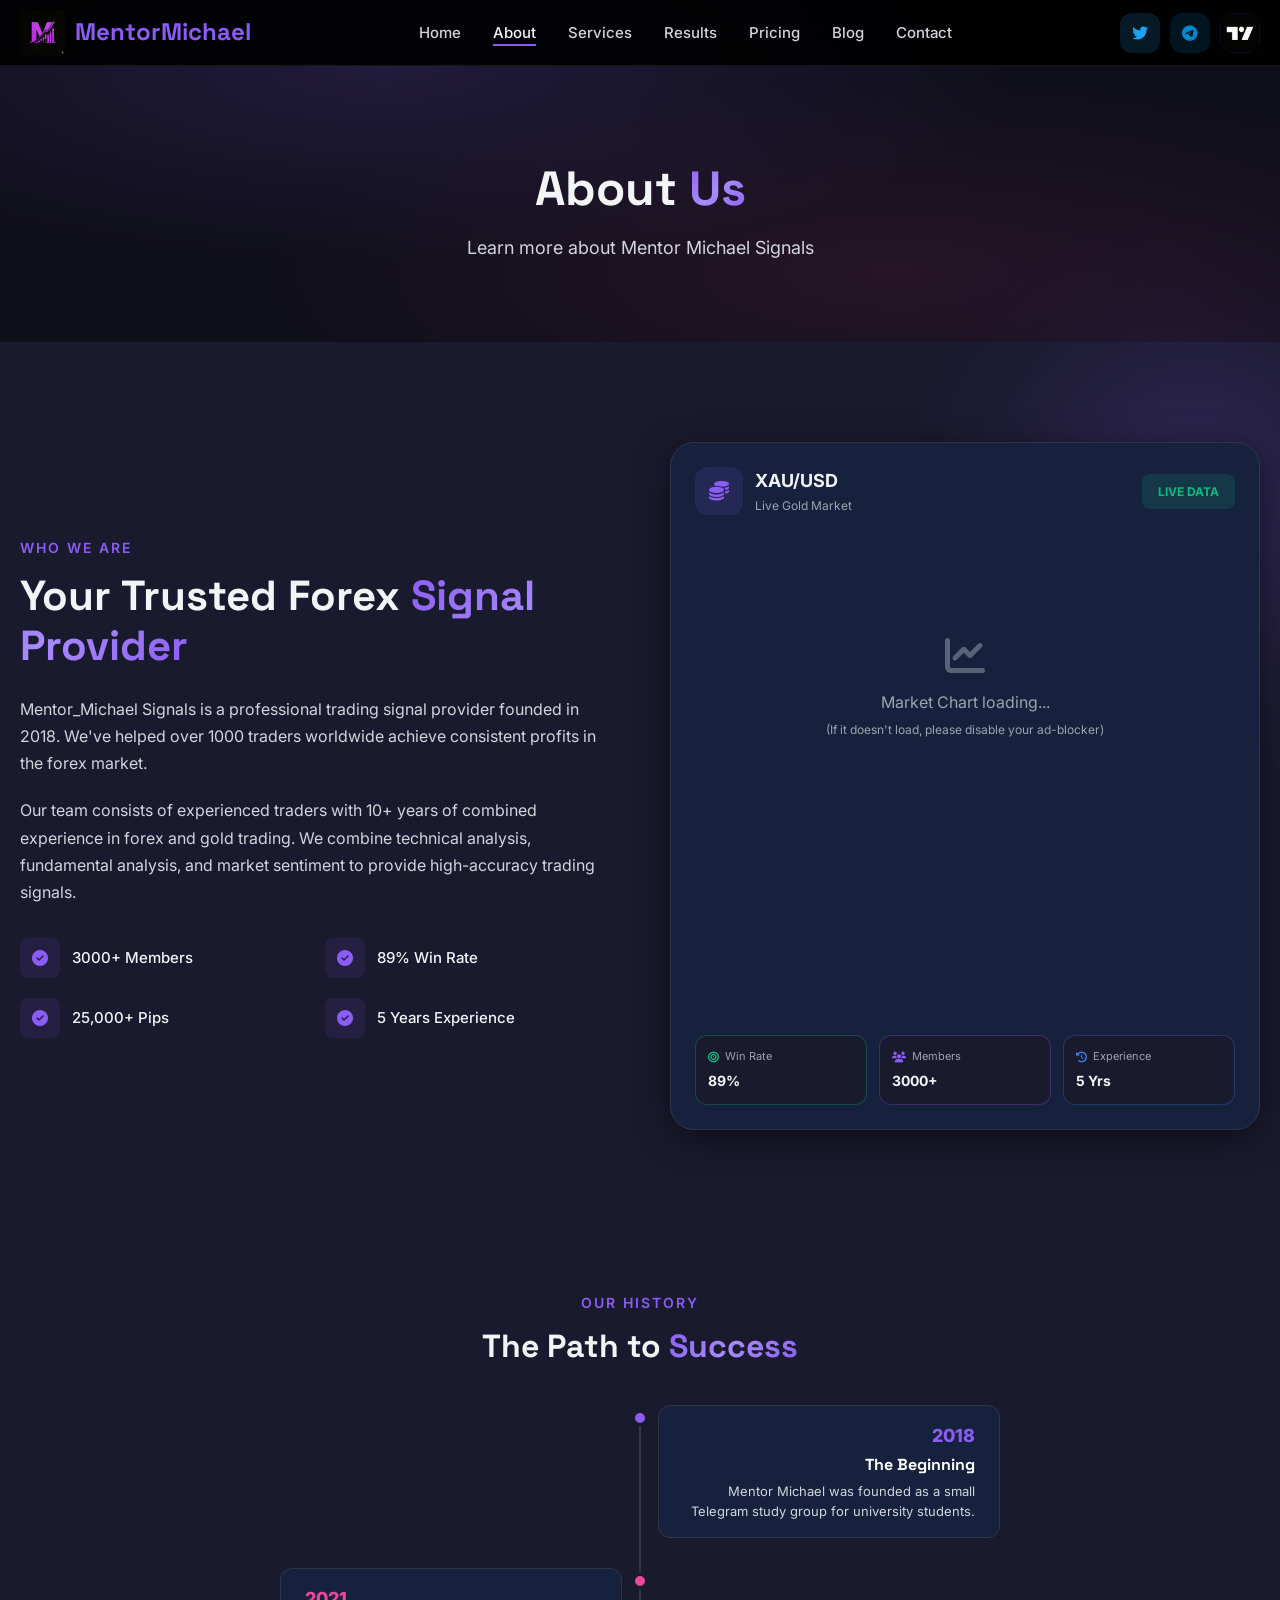
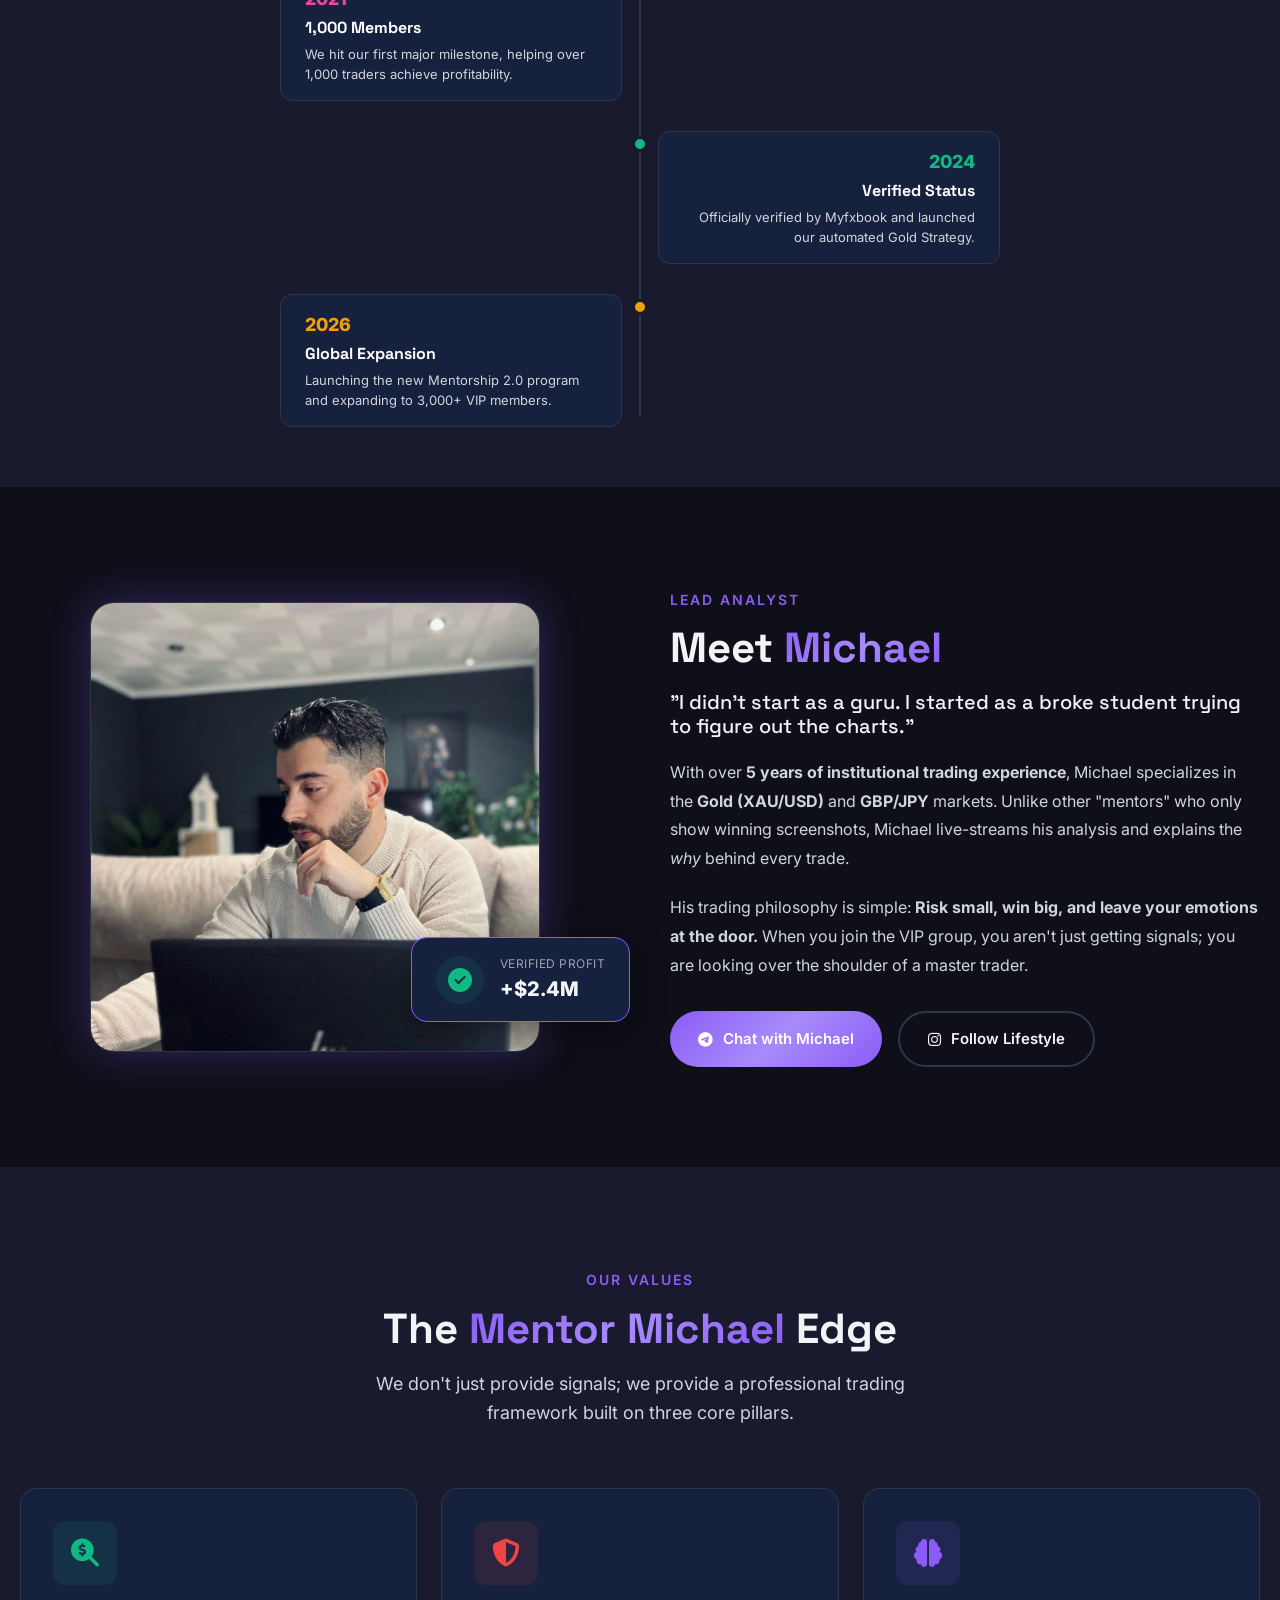
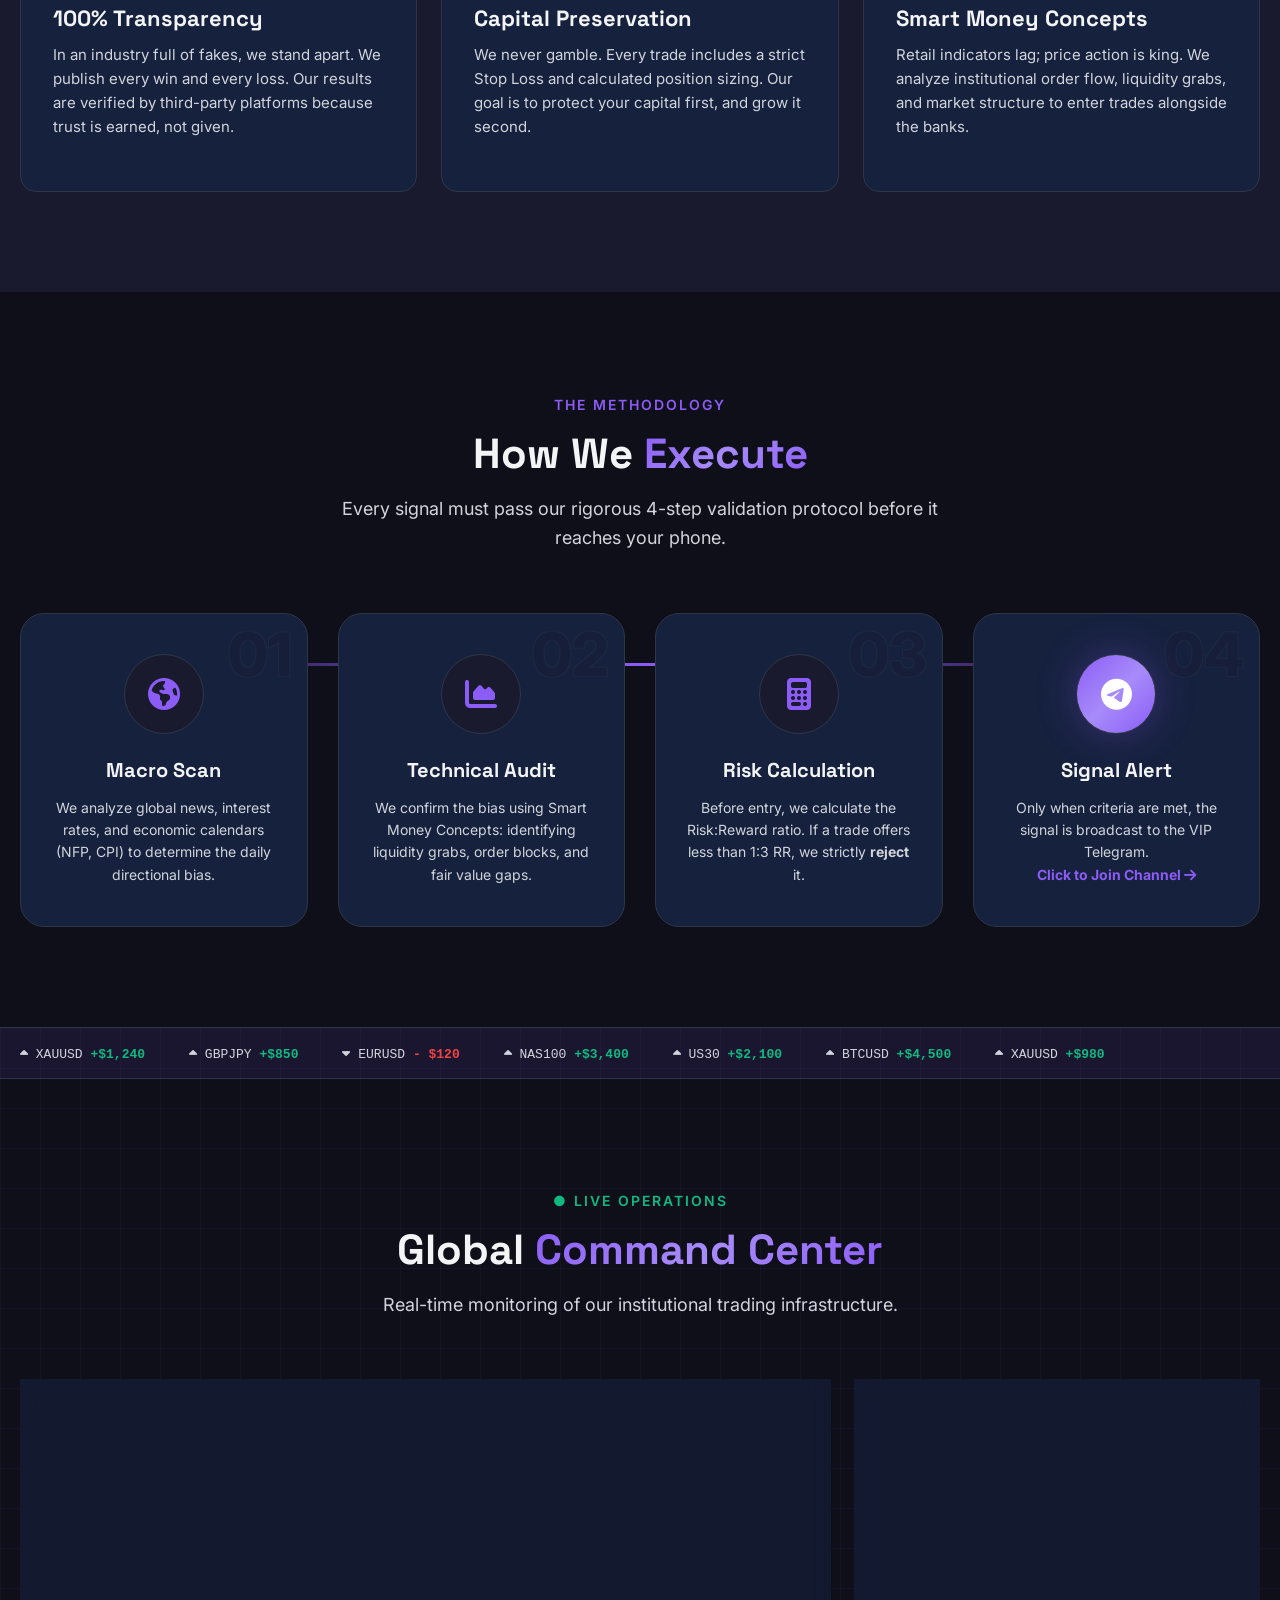
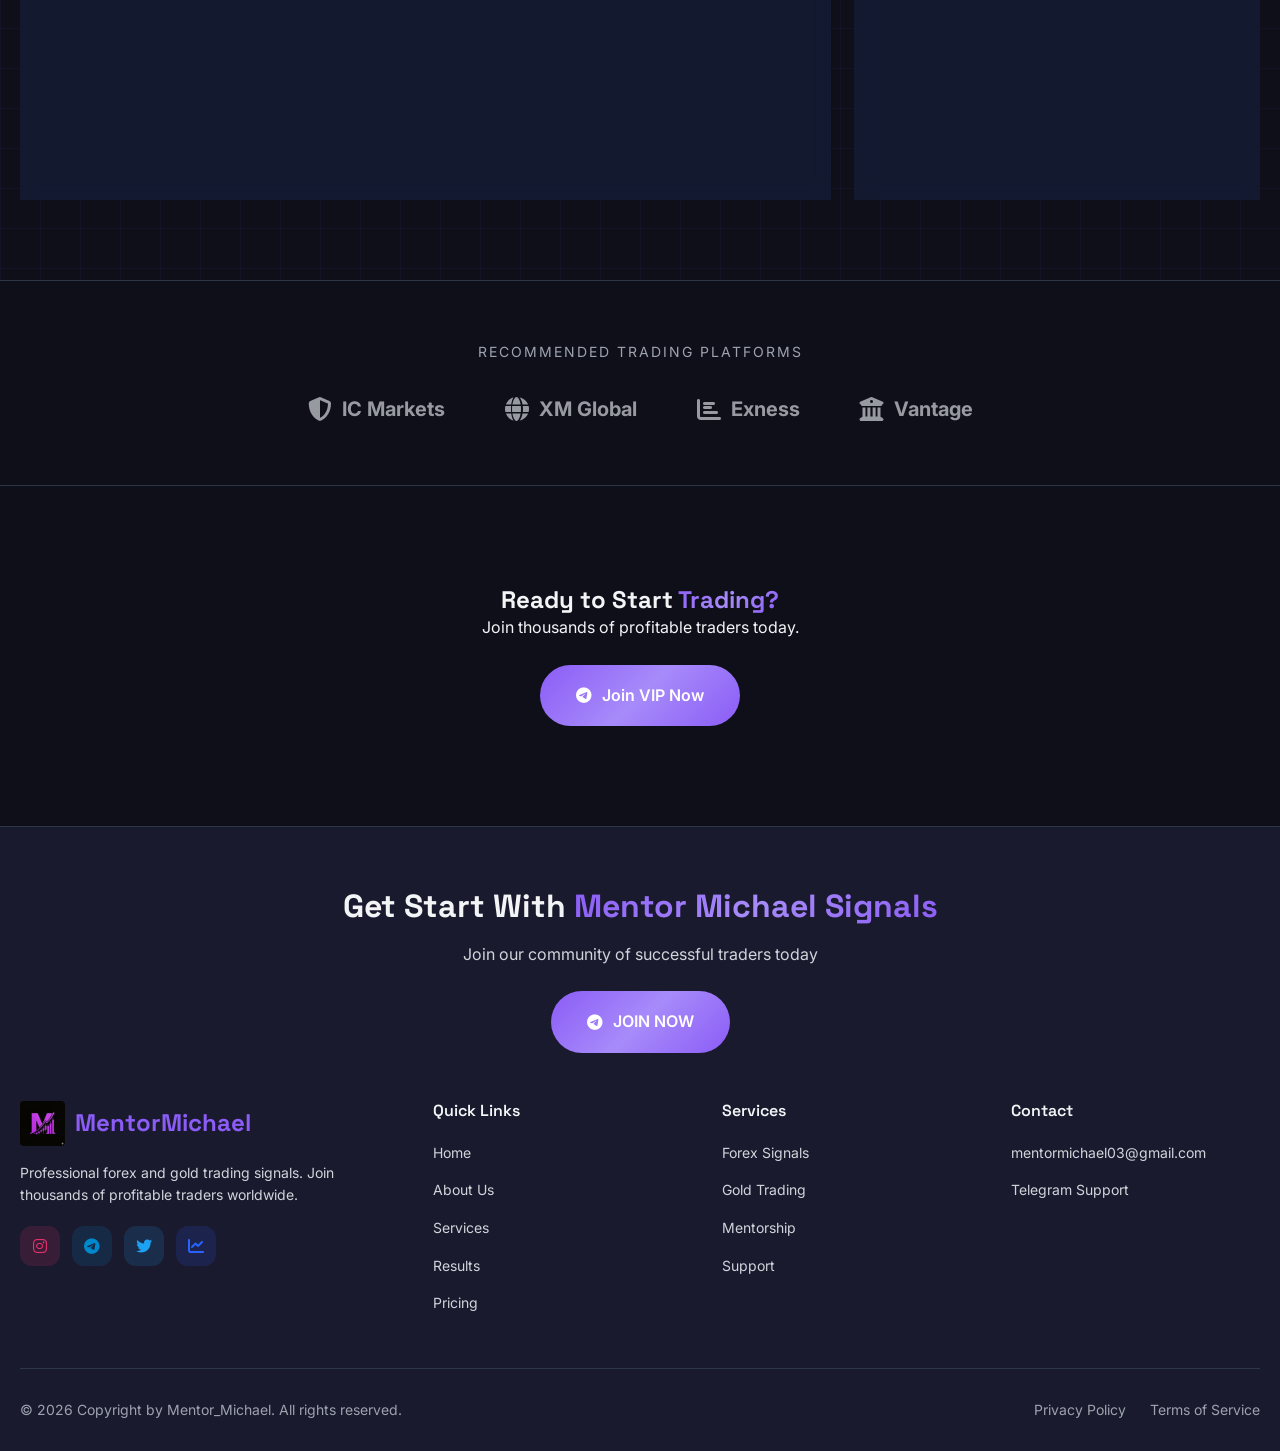
==== commit f7c4a9b3: "this new commit" ====
--- a/about.html
+++ b/about.html
@@ -87,8 +87,7 @@
                         class="social-btn telegram"><i
                             class="fab fa-telegram-plane"></i></a>
                     <a href="https://www.tradingview.com/u/Mentor_Michael03/"
-                        target="_blank" class="social-btn tradingview"><i
-                            class="fas fa-chart-line"></i></a>
+                        target="_blank" class="social-btn tradingview"><i ><img src="trd_view.jpeg" alt=""></i> </a>
                 </div>
                 <button class="hamburger"
                     id="hamburger"><span></span><span></span><span></span></button>
@@ -163,33 +162,10 @@
                                     style="padding: 8px 16px; border-radius: var(--radius-sm); font-size: 12px; font-weight: 700; background: rgba(16, 185, 129, 0.15); color: var(--accent-green);">LIVE
                                     DATA</div>
                             </div>
-
-                            <div class="tradingview-widget-container"
-                                style="height: 220px; width: 100%; border-radius: var(--radius-md); overflow: hidden; margin-bottom: 20px; border: 1px solid var(--border-subtle);">
-                                <div id="tradingview_about"
-                                    style="height: 100%; width: 100%;"></div>
-                                <script type="text/javascript"
-                                    src="https://s3.tradingview.com/tv.js"></script>
-                                <script type="text/javascript">
-            new TradingView.widget({
-              "autosize": true,
-              "symbol": "OANDA:XAUUSD",
-              "interval": "60",
-              "timezone": "Etc/UTC",
-              "theme": "dark",
-              "style": "3", // Area chart matching your screenshot
-              "locale": "en",
-              "enable_publishing": false,
-              "backgroundColor": "rgba(22, 33, 62, 0)", // Transparent to match your card
-              "gridColor": "rgba(255, 255, 255, 0.05)",
-              "hide_top_toolbar": true,
-              "hide_legend": true,
-              "save_image": false,
-              "container_id": "tradingview_about"
-            });
-            </script>
-                            </div>
-
+<div class="tradingview-widget-container" style="height: 500px; width: 100%;">
+    <div id="tradingview_gold_pro" style="height: 100%; width: 100%;"></div>
+    
+</div>
                             <div class="chart-levels"
                                 style="display: grid; grid-template-columns: repeat(3, 1fr); gap: 12px; margin-bottom: 0;">
                                 <div class="level-item entry"
--- a/styles.css
+++ b/styles.css
@@ -236,7 +236,7 @@
 }
 
 /* ==================== PRELOADER ==================== */
-/* .preloader {
+.preloader {
     position: fixed;
     inset: 0;
     background: var(--bg-primary);
@@ -271,7 +271,7 @@
     font-weight: 700;
     color: var(--accent-primary);
     margin-top: 20px;
-} */
+}
 
 /* ==================== SCROLL TO TOP ==================== */
 .scroll-top {
@@ -793,42 +793,143 @@
 
 .stat-label { font-size: 14px; color: var(--text-muted); }
 
-/* ==================== REVIEWS SECTION ==================== */ .reviews { padding: var(--section-padding) 0; background: var(--bg-secondary); overflow: hidden; }
-
-.reviews-slider-container { position: relative; overflow: hidden; padding: 20px 0; }
-
-.reviews-track { display: flex; gap: 24px; animation: slide 5s linear infinite; }
+/* ==================== REVIEWS SECTION ==================== */ /* ==================== REVIEWS SECTION ==================== */ 
+/* ==================== ADVANCED REVIEWS SECTION ==================== */ 
+.reviews { 
+    padding: var(--section-padding) 0; 
+    background: var(--bg-primary); 
+    overflow: hidden; 
+    position: relative;
+}
+
+/* Faded Edges for the Slider */
+.reviews-slider-container { 
+    position: relative; 
+    overflow: hidden; 
+    padding: 40px 0; 
+    -webkit-mask-image: linear-gradient(to right, transparent, black 10%, black 90%, transparent);
+    mask-image: linear-gradient(to right, transparent, black 10%, black 90%, transparent);
+}
+
+.reviews-track { 
+    display: flex; 
+    gap: 24px; 
+    animation: slide 10s linear infinite; 
+}
 
 .reviews-track:hover { animation-play-state: paused; }
 
 @keyframes slide { 0% { transform: translateX(0); } 100% { transform: translateX(-50%); } }
 
-.review-card { min-width: 380px; background: var(--bg-card); border: 1px solid var(--border-color); border-radius: var(--radius-lg); padding: 28px; flex-shrink: 0; transition: all var(--transition-base); }
-
-.review-card:hover { border-color: var(--accent-primary); transform: translateY(-5px); }
-
-.review-header { display: flex; align-items: center; gap: 14px; margin-bottom: 16px; }
-
-.reviewer-avatar { width: 52px; height: 52px; background: var(--gradient-primary); border-radius: 50%; display: flex; align-items: center; justify-content: center; font-size: 18px; font-weight: 700; color: white; }
+/* Advanced Premium Card Styling */
+.review-card { 
+    min-width: 320px; 
+    max-width: 320px;
+    background: linear-gradient(145deg, var(--bg-card) 0%, rgba(22, 33, 62, 0.5) 100%); 
+    border: 1px solid rgba(139, 92, 246, 0.15); /* Faint purple border */
+    border-radius: var(--radius-xl); 
+    padding: 30px; 
+    flex-shrink: 0; 
+    transition: all 0.4s cubic-bezier(0.175, 0.885, 0.32, 1.275); /* Bouncy hover effect */
+    position: relative;
+    z-index: 1;
+    overflow: hidden;
+}
+
+/* Giant Background Quote Icon */
+.review-card::before {
+    content: '\f10d'; /* FontAwesome quote-left */
+    font-family: 'Font Awesome 6 Free';
+    font-weight: 900;
+    position: absolute;
+    top: 20px;
+    right: 20px;
+    font-size: 60px;
+    color: rgba(139, 92, 246, 0.05); /* Extremely faint purple */
+    z-index: -1;
+    transition: all 0.2s ease;
+}
+
+.review-card:hover { 
+    border-color: var(--accent-primary); 
+    transform: translateY(-10px); 
+    box-shadow: 0 20px 40px rgba(139, 92, 246, 0.15); 
+}
+
+.review-card:hover::before {
+    color: rgba(139, 92, 246, 0.12); /* Gets brighter on hover */
+    transform: scale(1.1) rotate(-10deg);
+}
+
+.review-header { display: flex; align-items: center; gap: 15px; margin-bottom: 20px; }
+
+/* Elegant Avatar Styling */
+.reviewer-avatar { 
+    width: 55px;  
+    height: 55px; 
+    border-radius: 50%; 
+    overflow: hidden; 
+    border: 2px solid var(--accent-primary); 
+    box-shadow: 0 0 15px rgba(139, 92, 246, 0.3); /* Glow effect */
+    flex-shrink: 0;
+}
+
+.reviewer-avatar img { width: 100%; height: 100%; object-fit: cover; }
 
 .reviewer-info { flex: 1; }
 
-.reviewer-name { font-size: 16px; font-weight: 600; margin-bottom: 2px; }
-
-.reviewer-rating { display: flex; gap: 3px; }
-
+.reviewer-name { 
+    font-size: 16px; 
+    font-weight: 700; 
+    margin-bottom: 4px; 
+    display: flex;
+    align-items: center;
+}
+
+/* Verified Badge */
+.verified-badge {
+    color: #10b981; /* Green */
+    font-size: 13px;
+    margin-left: 6px;
+}
+
+.reviewer-rating { display: flex; gap: 4px; }
 .reviewer-rating i { font-size: 12px; color: var(--accent-amber); }
 
-.review-body { margin-bottom: 16px; }
-
-.review-body p { font-size: 15px; color: var(--text-secondary); line-height: 1.6; font-style: italic; }
-
-.review-footer { display: flex; justify-content: space-between; align-items: center; padding-top: 16px; border-top: 1px solid var(--border-subtle); }
-
-.review-profit { display: flex; align-items: center; gap: 6px; font-size: 14px; font-weight: 600; color: var(--accent-green); }
-
-.review-date { font-size: 12px; color: var(--text-muted); }
-
+.review-body { margin-bottom: 20px; min-height: 80px; }
+
+.review-body p { 
+    font-size: 15px; 
+    color: var(--text-secondary); 
+    line-height: 1.6; 
+}
+
+.review-footer { 
+    display: flex; 
+    justify-content: space-between; 
+    align-items: center; 
+    padding-top: 16px; 
+    border-top: 1px solid rgba(255, 255, 255, 0.05); 
+}
+
+.review-profit { 
+    display: inline-flex; 
+    align-items: center; 
+    gap: 6px; 
+    font-size: 13px; 
+    font-weight: 700; 
+    color: var(--accent-green); 
+    background: rgba(16, 185, 129, 0.1);
+    padding: 4px 10px;
+    border-radius: 6px;
+}
+
+.review-date { font-size: 12px; font-weight: 600; color: var(--text-muted); }
+
+@media (max-width: 768px) {
+    .review-card { min-width: 280px; max-width: 280px; padding: 24px; } 
+    .reviews-slider-container { -webkit-mask-image: none; mask-image: none; } /* Remove mask on mobile for better scrolling */
+}
 /* ==================== PRICING SECTION ==================== */ .pricing { padding: var(--section-padding) 0; background: var(--bg-primary); }
 
 .pricing-grid { display: grid; grid-template-columns: repeat(3, 1fr); gap: 24px; align-items: start; }
@@ -2436,6 +2537,7 @@
 }
 
 /* Mobile Responsiveness for Process Section */
+/* Mobile Responsiveness for Process Section */
 @media (max-width: 900px) {
     .process-grid {
         flex-direction: column;
@@ -2451,4 +2553,18 @@
     .process-card {
         width: 100%;
     }
+}
+
+/* Default TradingView Height */
+#tradingview_gold_pro {
+    height: 500px !important;
+    min-height: 400px;
+}
+
+/* Mobile TradingView Height Fix */
+@media (max-width: 768px) {
+    #tradingview_gold_pro {
+        height: 400px !important;
+        min-height: 350px;
+    }
 }
